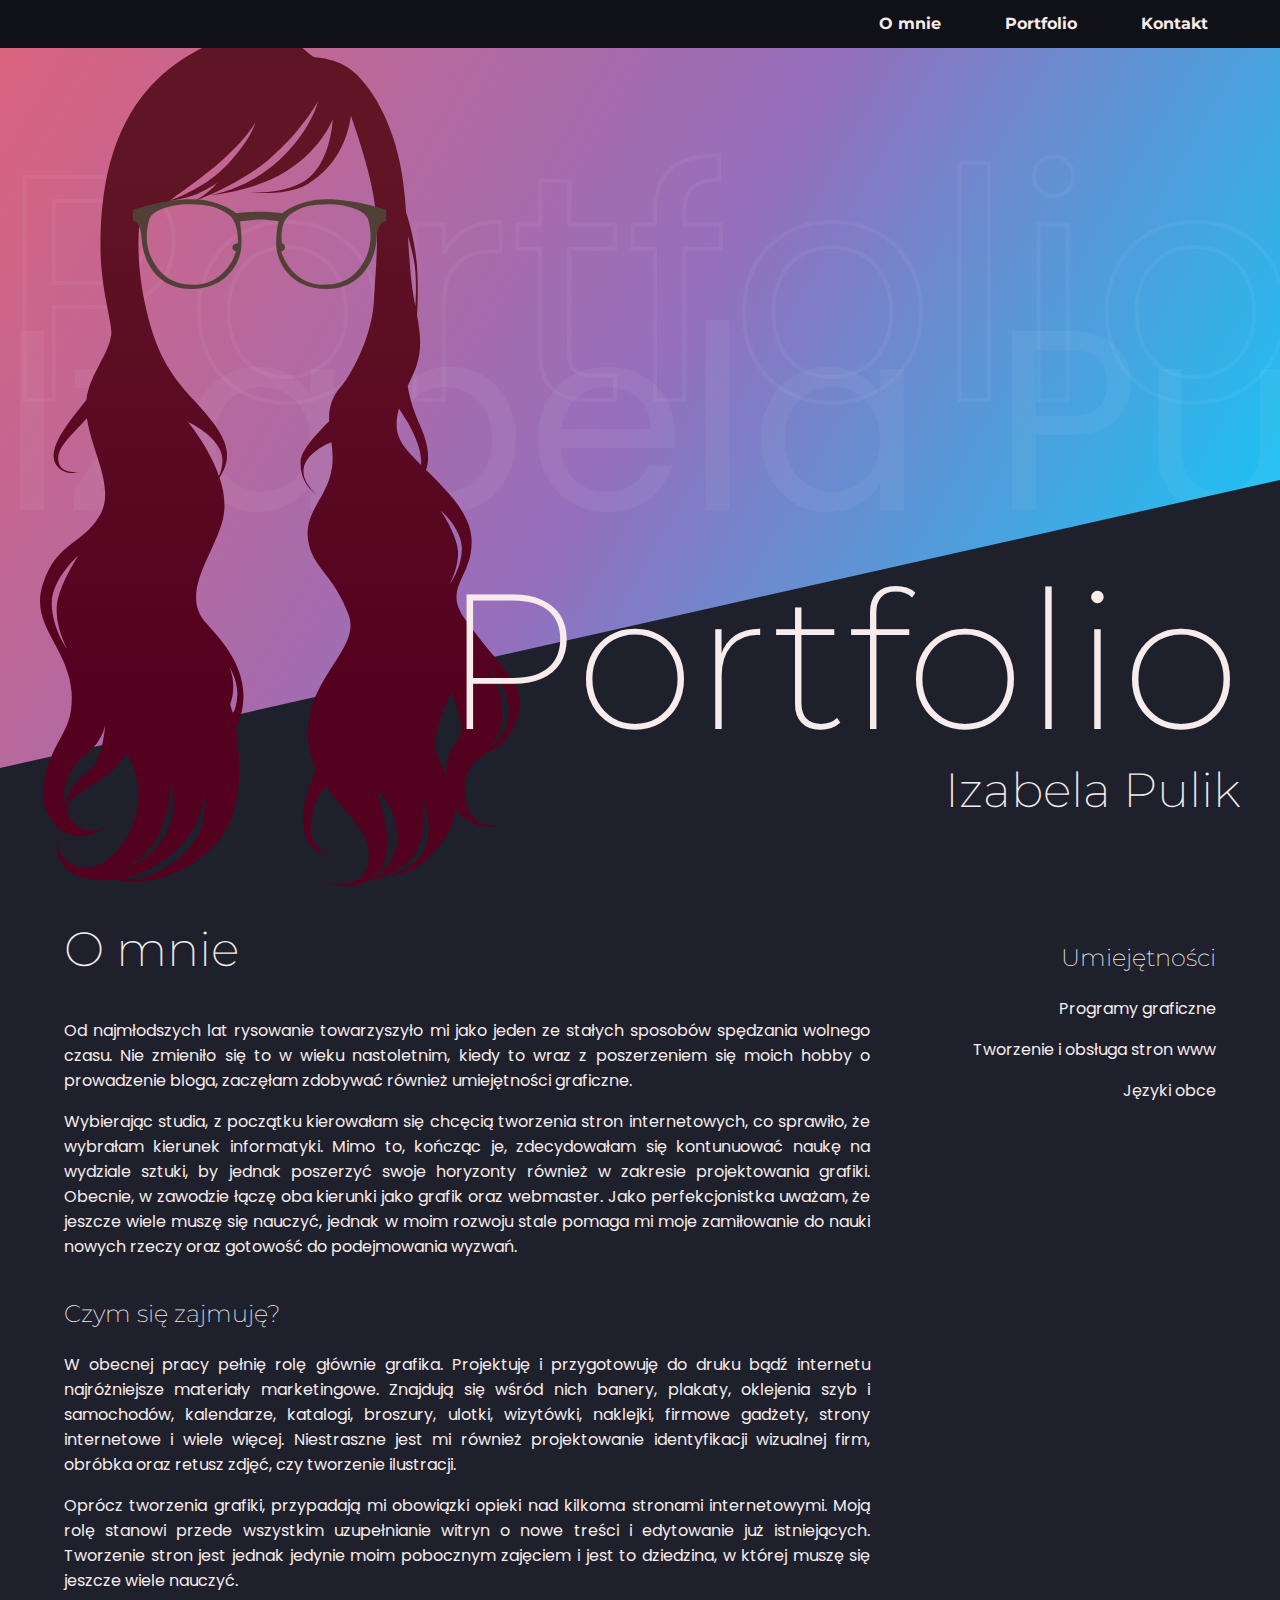
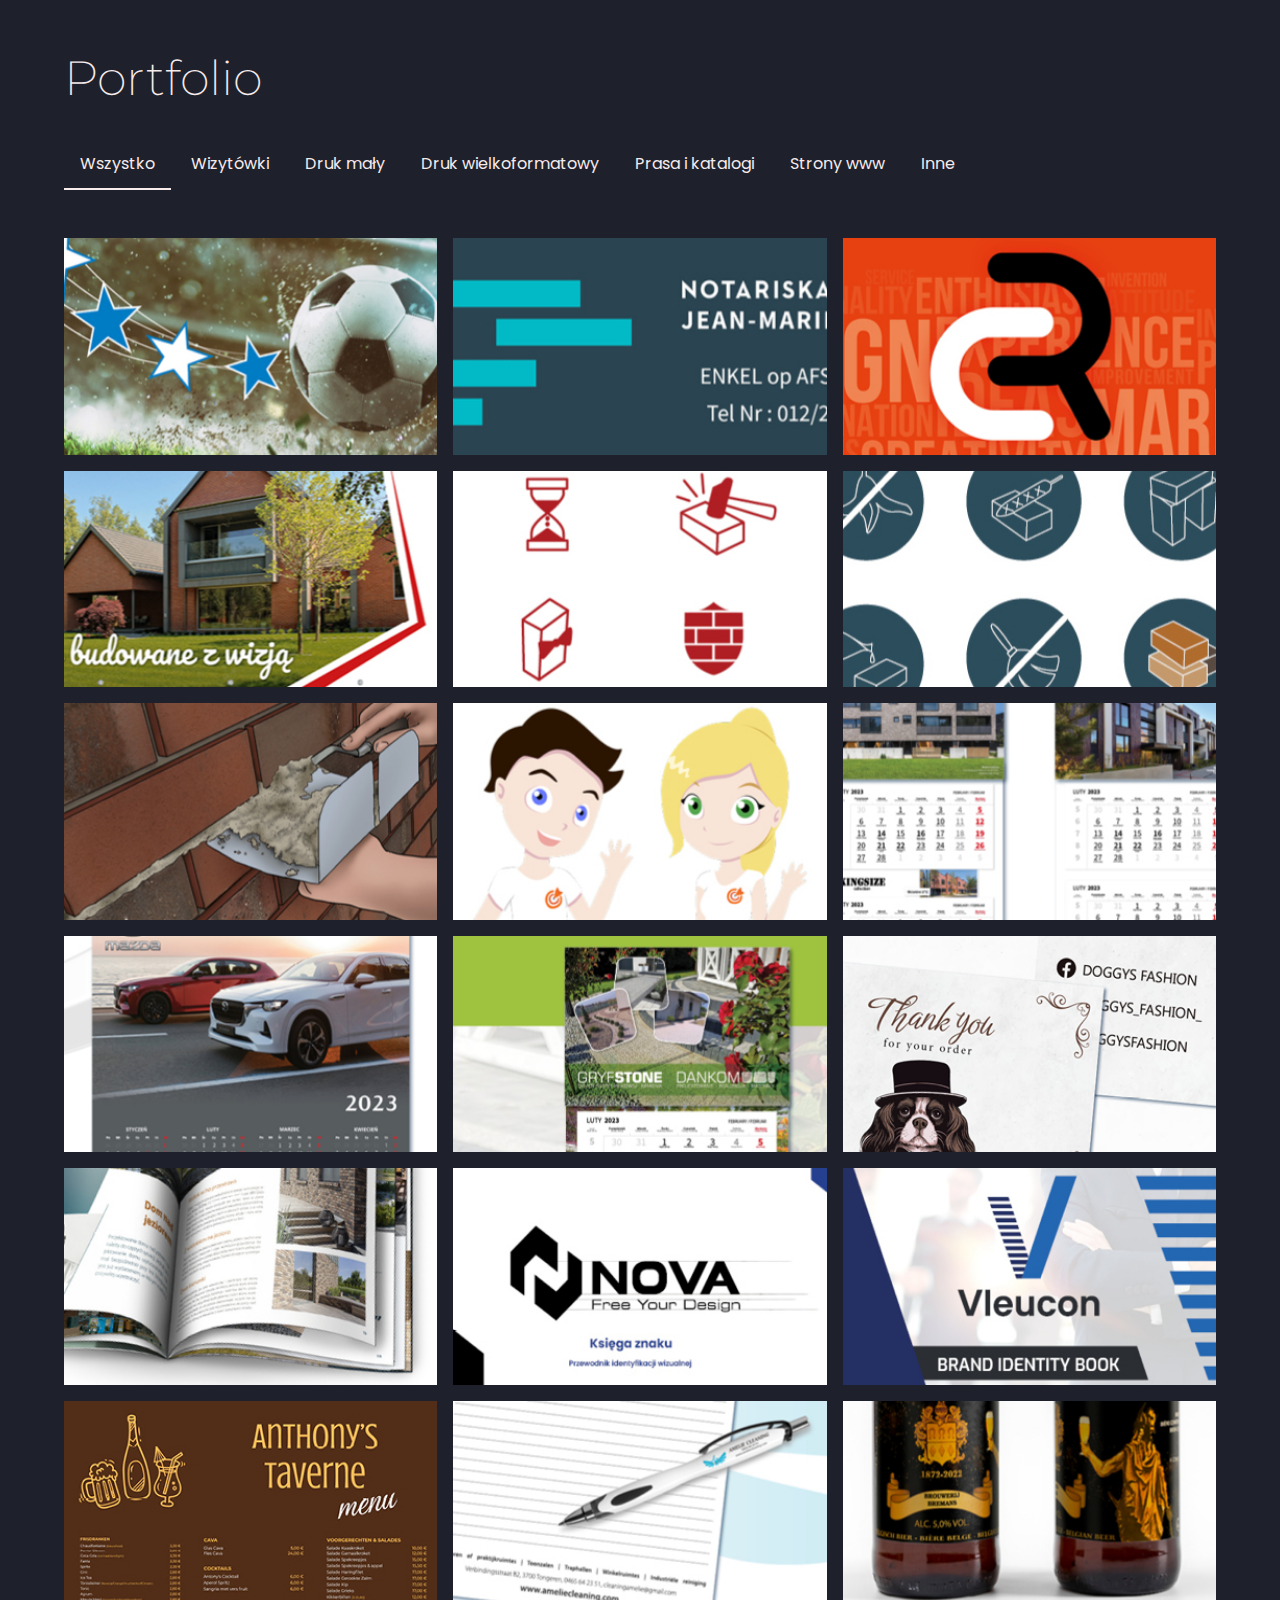
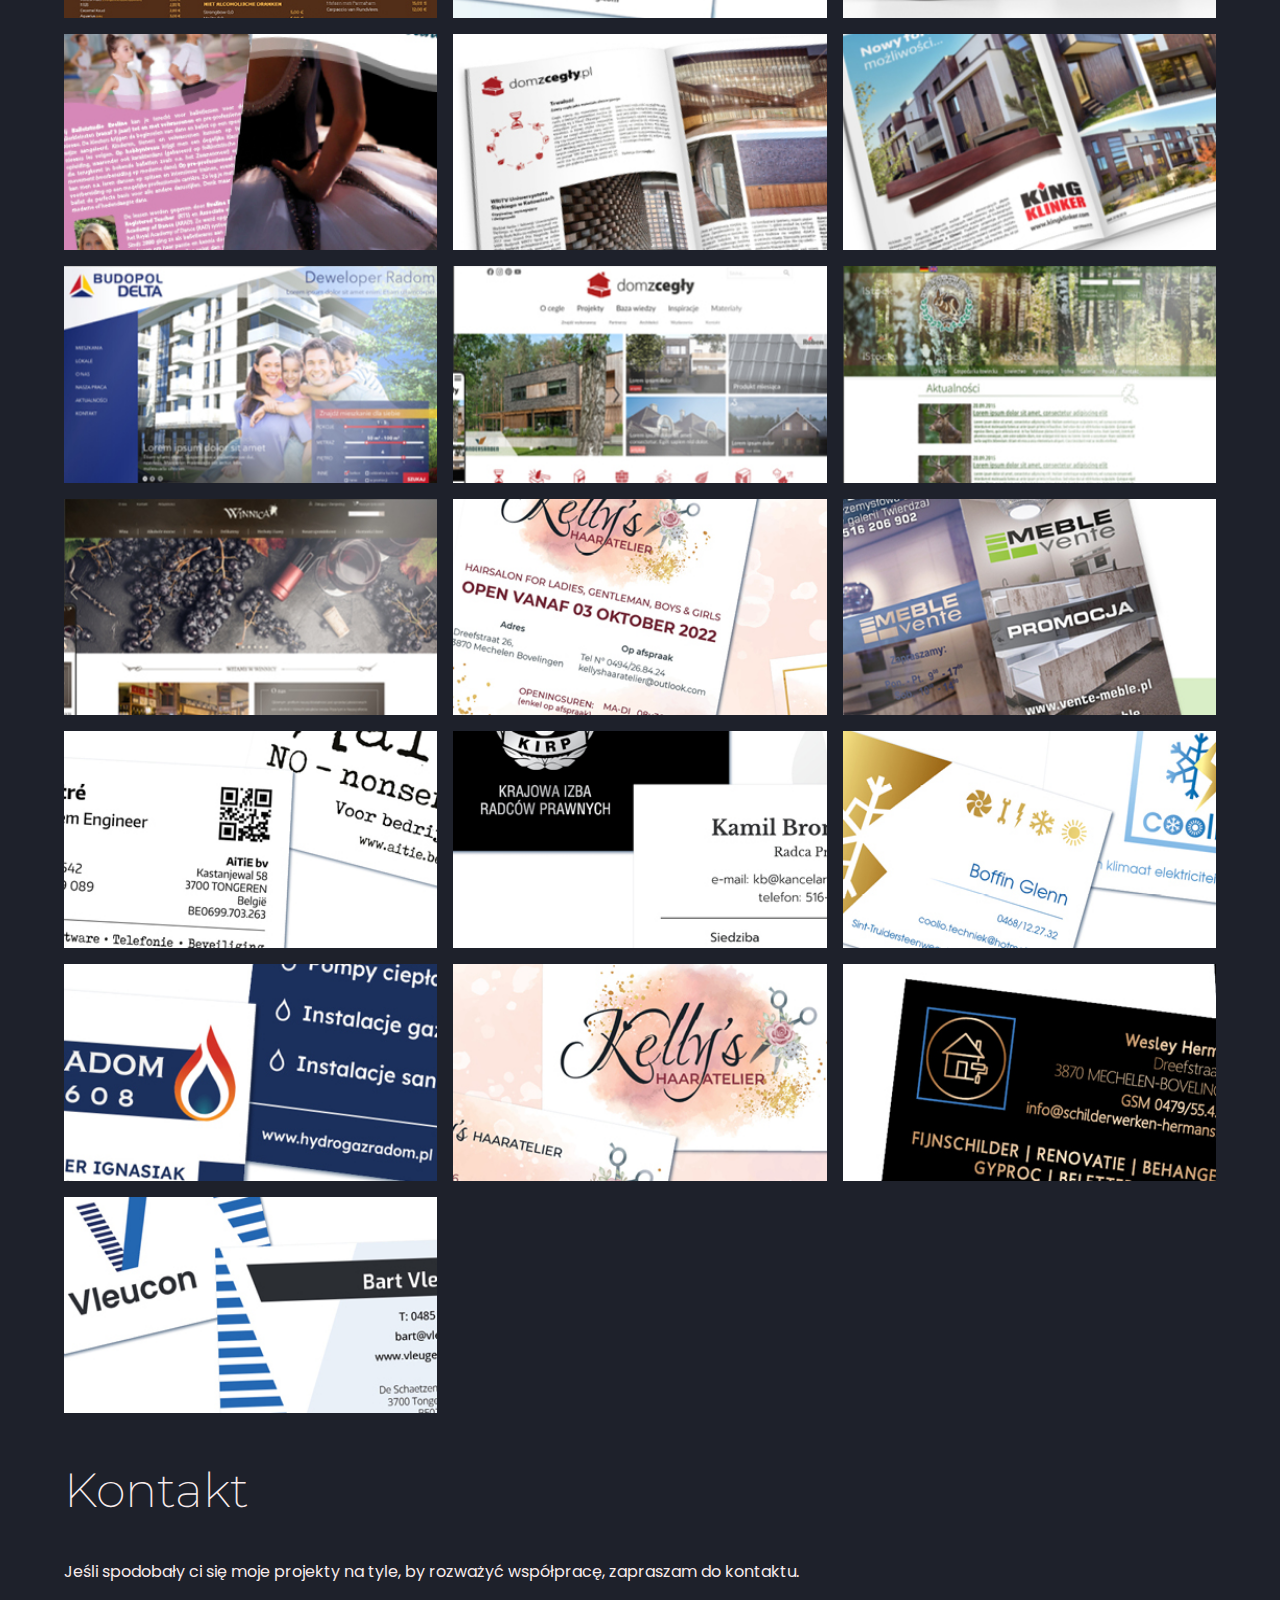
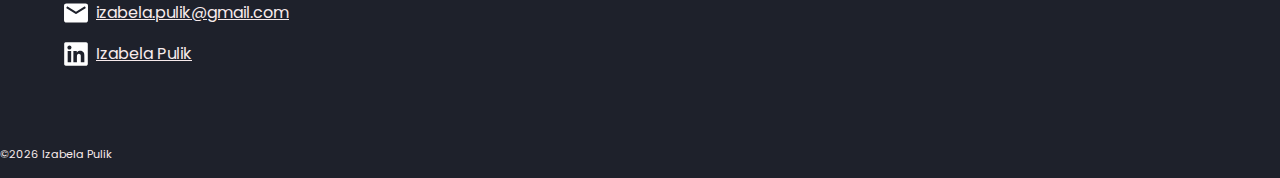
==== index.html @ 5f577db7 "Add files via upload" ====
<!DOCTYPE html>
<html lang="pl">

<head>
  <meta charset="UTF-8">
  <meta http-equiv="X-UA-Compatible" content="IE=edge">
  <meta name="viewport" content="width=device-width, initial-scale=1.0">
  <meta name="robots" content="noindex,nofollow">
  <title>Izabela Pulik - Portfolio</title>
  <link rel="stylesheet" href="style.css">
  <link rel="preconnect" href="https://fonts.googleapis.com">
  <link rel="preconnect" href="https://fonts.gstatic.com" crossorigin>
  <link
    href="https://fonts.googleapis.com/css2?family=Montserrat:wght@200;300;700&family=Poppins:wght@300;400;700&display=swap"
    rel="stylesheet">
  <link rel="stylesheet" href="lib/css/lightbox.css">
</head>

<body>
  <menu>
    <div class="nav">
      <ul>
        <li><a href="#omnie">O mnie</a></li>
        <li><a href="#portfolio">Portfolio</a></li>
        <li><a href="#kontakt">Kontakt</a></li>
      </ul>
    </div>
    <div class="burger">
      <div class="bar"></div>
      <div class="bar"></div>
      <div class="bar"></div>
    </div>
  </menu>
  <header>
    <div class="bgText">
      <span class="hp">Portfolio</span>
      <span class="hi">Izabela Pulik</span>
    </div>
    <div class="diagonal"> </div>
    <div class="wrap">
      <img src="img/portrait.svg" alt="">
      <div class="title">
        <h1>Portfolio</h1>
        <h2>Izabela Pulik</h2>
      </div>
    </div>
  </header>
  <main class="wrap">
    <div class="omnie-flex" id="omnie">
      <section>
        <h2 class="left">O mnie</h2>
        <p>Od najmłodszych lat rysowanie towarzyszyło mi jako jeden ze stałych
          sposobów spędzania wolnego czasu. Nie zmieniło się to w wieku nastoletnim, kiedy to wraz z poszerzeniem się
          moich hobby o prowadzenie bloga, zaczęłam
          zdobywać również umiejętności graficzne.</p>
        <p>Wybierając studia, z początku kierowałam się chcęcią tworzenia stron
          internetowych, co sprawiło, że wybrałam kierunek informatyki.
          Mimo to,
          kończąc je, zdecydowałam się kontunuować naukę na wydziale
          sztuki, by jednak
          poszerzyć swoje horyzonty również w zakresie projektowania
          grafiki.
          Obecnie, w zawodzie łączę oba kierunki jako grafik oraz
          webmaster. Jako
          perfekcjonistka uważam, że jeszcze wiele muszę się nauczyć,
          jednak w moim
          rozwoju stale pomaga mi moje zamiłowanie do nauki nowych rzeczy
          oraz
          gotowość do podejmowania wyzwań.</p>
        <h3>Czym się zajmuję?</h3>
        <p>W obecnej pracy pełnię rolę głównie grafika. Projektuję i przygotowuję do druku bądź internetu najróżniejsze
          materiały marketingowe. Znajdują się wśród nich banery, plakaty, oklejenia szyb i samochodów, kalendarze,
          katalogi, broszury, ulotki, wizytówki, naklejki, firmowe gadżety, strony internetowe i wiele więcej.
          Niestraszne jest mi również projektowanie identyfikacji wizualnej firm, obróbka oraz retusz zdjęć, czy
          tworzenie ilustracji.
        </p>
        <p>Oprócz tworzenia grafiki, przypadają mi obowiązki opieki nad kilkoma stronami internetowymi. Moją rolę
          stanowi przede wszystkim uzupełnianie witryn o nowe treści i edytowanie już istniejących. Tworzenie stron
          jest jednak jedynie moim pobocznym zajęciem i jest to dziedzina, w której muszę się jeszcze wiele nauczyć.
        </p>
      </section>
      <aside>
        <h3>Umiejętności</h3>
        <p>Programy graficzne</p>
        <p>Tworzenie i obsługa stron www</p>
        <p>Języki obce</p>
      </aside>

    </div>
    <div class="portfolio" id="portfolio">
      <h2>Portfolio</h2>
      <div class="gallery-filter">
        <button class="filter-item active" data-filter="all"> Wszystko</button>
        <button class="filter-item" data-filter="wizytowki"> Wizytówki</button>
        <button class="filter-item" data-filter="drukm"> Druk mały</button>
        <button class="filter-item" data-filter="drukw"> Druk wielkoformatowy</button>
        <button class="filter-item" data-filter="prasa"> Prasa i katalogi</button>
        <button class="filter-item" data-filter="www"> Strony www</button>
        <button class="filter-item" data-filter="inne"> Inne</button>
      </div>
      <noscript><br>Twoja przeglądarka nie obsługuje kodu JavaScript :( Włącz jego obsługę, lub skorzystaj z innej
        przeglądarki,
        by zobaczyć moje prace</noscript>
      <div class="gridgallery">
        <div class="gallery-item drukw">
          <a href="img/portfolio-baner-ksk-tongeren.jpg" data-lightbox="portfolio"
            data-title="Baner oczkowany dla belgijskiego klubu sportowego KSK Tongeren"><img
              src="img/min/portfolio-baner-ksk-tongeren.jpg"
              alt="Baner oczkowany dla belgijskiego klubu sportowego KSK Tongeren"></a>
        </div>
        <div class="gallery-item drukw">
          <a href="img/portfolio-baner-notariskantoor.jpg" data-lightbox="portfolio"
            data-title="Baner oczkowany i tabliczka dla belgijskiego notariusza"><img
              src="img/min/portfolio-baner-notariskantoor.jpg"
              alt="Baner oczkowany i tabliczka dla belgijskiego notariusza"></a>
        </div>
        <div class="gallery-item drukw">
          <a href="img/portfolio-baner-runeceracon.jpg" data-lightbox="portfolio"
            data-title="Baner oczkowany dla firmy marketingowej Rune Ceracon"><img
              src="img/min/portfolio-baner-runeceracon.jpg"
              alt="Baner oczkowany dla firmy marketingowej Rune Ceracon"></a>
        </div>
        <div class="gallery-item drukw">
          <a href="img/portfolio-banery-tomstyl.jpg" data-lightbox="portfolio"
            data-title="Banery oczkowane dla dewelopera Tom Styl"><img src="img/min/portfolio-banery-tomstyl.jpg"
              alt="Banery oczkowane dla dewelopera Tom Styl"></a>
        </div>
        <div class="gallery-item inne">
          <a href="img/portfolio-ikony-domzcegly.jpg" data-lightbox="portfolio"
            data-title="Ikony przedstawiające zalety elewacji ceglanej na stronie domzcegly.pl"><img
              src="img/min/portfolio-ikony-domzcegly.jpg"
              alt="Ikony przedstawiające zalety elewacji ceglanej na stronie domzcegly.pl"></a>
        </div>
        <div class="gallery-item inne">
          <a href="img/portfolio-ikony-vandersanden.jpg" data-lightbox="portfolio"
            data-title="Ikony przedstawiające zalety bruku ceramicznego Vandersanden"><img
              src="img/min/portfolio-ikony-vandersanden.jpg"
              alt="Ikony przedstawiające zalety bruku ceramicznego Vandersanden"></a>
        </div>
        <div class="gallery-item inne">
          <a href="img/portfolio-ilustracje-king-klinker.jpg" data-lightbox="portfolio"
            data-title="Ilustracje na podstawie filmu instruktażowego do instrukcji montażu płytek klinkierowych King Klinker"><img
              src="img/min/portfolio-ilustracje-king-klinker.jpg"
              alt="Ilustracje na podstawie filmu instruktażowego do instrukcji montażu płytek klinkierowych King Klinker"></a>
        </div>
        <div class="gallery-item inne">
          <a href="img/portfolio-ilustracje-pawelec.jpg" data-lightbox="portfolio"
            data-title="Para postaci-maskotek firmy oraz ilustracje do mediów społecznościowych"><img
              src="img/min/portfolio-ilustracje-pawelec.jpg"
              alt="Para postaci-maskotek firmy oraz ilustracje do mediów społecznościowych"></a>
        </div>
        <div class="gallery-item inne">
          <a href="img/portfolio-kalendarze-king-klinker.jpg" data-lightbox="portfolio"
            data-title="Kalendarze trójdzielne dla firmy King Klinker"><img
              src="img/min/portfolio-kalendarze-king-klinker.jpg"
              alt="Kalendarze trójdzielne dla firmy King Klinker"></a>
        </div>
        <div class="gallery-item inne">
          <a href="img/portfolio-kalendarze-mazda.jpg" data-lightbox="portfolio"
            data-title="Kalendarze listwowane dla salonu samochodowego Mazdy"><img
              src="img/min/portfolio-kalendarze-mazda.jpg"
              alt="Kalendarze listwowane dla salonu samochodowego Mazdy"></a>
        </div>
        <div class="gallery-item inne">
          <a href="img/portfolio-kalendarz-gryfstone.jpg" data-lightbox="portfolio"
            data-title="Kalendarz trójdzielny dla firmy Gryfstone/Dankom"><img
              src="img/min/portfolio-kalendarz-gryfstone.jpg"
              alt="Kalendarz trójdzielny dla firmy Gryfstone/Dankom"></a>
        </div>
        <div class="gallery-item drukm">
          <a href="img/portfolio-karta-doggysfashion.jpg" data-lightbox="portfolio"
            data-title="Karta z podziękowaniami za zakup w belgijskim sklepie z gadżetami dla psów"><img
              src="img/min/portfolio-karta-doggysfashion.jpg"
              alt="Karta z podziękowaniami za zakup w belgijskim sklepie z gadżetami dla psów"></a>
        </div>
        <div class="gallery-item prasa">
          <a href="img/portfolio-katalogi-vandersanden.jpg" data-lightbox="portfolio"
            data-title="Katalogi z produktami oraz inspiracjami producenta cegieł i bruku Vandersanden"><img
              src="img/min/portfolio-katalogi-vandersanden.jpg"
              alt="Katalogi z produktami oraz inspiracjami producenta cegieł i bruku Vandersanden"></a>
        </div>
        <div class="gallery-item inne">
          <a href="img/portfolio-ksiega-znaku-nova.jpg" data-lightbox="portfolio"
            data-title="Księga znaku firmy Nova"><img src="img/min/portfolio-ksiega-znaku-nova.jpg"
              alt="Księga znaku firmy Nova"></a>
        </div>
        <div class="gallery-item inne">
          <a href="img/portfolio-ksiega-znaku-vleucon.jpg" data-lightbox="portfolio"
            data-title="Księga znaku belgijskiej firmy Vleucon, zajmującej się doskonaleniem i optymalizacją procesów biznesowych"><img
              src="img/min/portfolio-ksiega-znaku-vleucon.jpg"
              alt="Księga znaku belgijskiej firmy Vleucon, zajmującej się doskonaleniem i optymalizacją procesów biznesowych"></a>
        </div>
        <div class="gallery-item drukm">
          <a href="img/portfolio-menu-anthonys-tavern.jpg" data-lightbox="portfolio"
            data-title="Plakat z menu belgijskiej restauracji w stylu brasserie Anthony's Tavern"><img
              src="img/min/portfolio-menu-anthonys-tavern.jpg"
              alt="Plakat z menu belgijskiej restauracji w stylu brasserie Anthony's Tavern"></a>
        </div>
        <div class="gallery-item inne">
          <a href="img/portfolio-notatnik-amelie.jpg" data-lightbox="portfolio"
            data-title="Firmowy blok biurowy oraz długopis z logiem belgijskiej firmy sprzątającej Amelie Cleaning"><img
              src="img/min/portfolio-notatnik-amelie.jpg"
              alt="Firmowy blok biurowy oraz długopis z logiem belgijskiej firmy sprzątającej Amelie Cleaning"></a>
        </div>
        <div class="gallery-item inne">
          <a href="img/portfolio-piwo-bremans.jpg" data-lightbox="portfolio"
            data-title="Etykiety na piwo z okazji 150-lecia belgijskiego sklepu z alkoholami Brouwerij Bremans"><img
              src="img/min/portfolio-piwo-bremans.jpg"
              alt="Etykiety na piwo z okazji 150-lecia belgijskiego sklepu z alkoholami Brouwerij Bremans"></a>
        </div>
        <div class="gallery-item drukm">
          <a href="img/portfolio-platak-ulotka-balletstudio-eveline.jpg" data-lightbox="portfolio"
            data-title="Plakat oraz ulotka dla belgisjkiej szkoły baletowej Balletstudio Eveline"><img
              src="img/min/portfolio-platak-ulotka-balletstudio-eveline.jpg"
              alt="Plakat oraz ulotka dla belgisjkiej szkoły baletowej Balletstudio Eveline"></a>
        </div>
        <div class="gallery-item prasa">
          <a href="img/portfolio-prasa-domzcegly.jpg" data-lightbox="portfolio"
            data-title="Sponsorowane artykuły prasowe domzcegly.pl do międzyoddziałowego informatora stowarzyszenia SARP"><img
              src="img/min/portfolio-prasa-domzcegly.jpg"
              alt="Sponsorowane artykuły prasowe domzcegly.pl do międzyoddziałowego informatora stowarzyszenia SARP"></a>
        </div>
        <div class="gallery-item prasa">
          <a href="img/portfolio-reklamy-king-klinker.jpg" data-lightbox="portfolio"
            data-title="Dwustronicowe reklamy prasowe do międzyoddziałowego informatora stowarzyszenia SARP"><img
              src="img/min/portfolio-reklamy-king-klinker.jpg"
              alt="Dwustronicowe reklamy prasowe do międzyoddziałowego informatora stowarzyszenia SARP"></a>
        </div>
        <div class="gallery-item www">
          <a href="img/portfolio-strona-www-budopol-delta.jpg" data-lightbox="portfolio"
            data-title="Projekt strony internetowej dla radomskiego dewelopera Budopol Delta"><img
              src="img/min/portfolio-strona-www-budopol-delta.jpg"
              alt="Projekt strony internetowej dla radomskiego dewelopera Budopol Delta"></a>
        </div>
        <div class="gallery-item www">
          <a href="img/portfolio-strona-www-domzcegly.jpg" data-lightbox="portfolio"
            data-title="Projekt strony domzcegly.pl"><img src="img/min/portfolio-strona-www-domzcegly.jpg"
              alt="Projekt strony domzcegly.pl"></a>
        </div>
        <div class="gallery-item www">
          <a href="img/portfolio-strona-www-kolo-lowieckie.jpg" data-lightbox="portfolio"
            data-title="Projekt strony radomskiego koła łowieckiego Szarak"><img
              src="img/min/portfolio-strona-www-kolo-lowieckie.jpg"
              alt="Projekt strony radomskiego koła łowieckiego Szarak"></a>
        </div>
        <div class="gallery-item www">
          <a href="img/portfolio-strona-www-winnica.jpg" data-lightbox="portfolio"
            data-title="Projekt strony dla radomskiego sklepu z winem Winnica"><img
              src="img/min/portfolio-strona-www-winnica.jpg"
              alt="Projekt strony dla radomskiego sklepu z winem Winnica"></a>
        </div>
        <div class="gallery-item drukm">
          <a href="img/portfolio-ulotka-karta-kelly.jpg" data-lightbox="portfolio"
            data-title="Ulotka i karta podarunkowa dla belgijskiego salonu fryzjerskiego Kelly's Haaratelier"><img
              src="img/min/portfolio-ulotka-karta-kelly.jpg"
              alt="Ulotka i karta podarunkowa dla belgijskiego salonu fryzjerskiego Kelly's Haaratelier"></a>
        </div>
        <div class="gallery-item drukm">
          <a href="img/portfolio-ulotka-vente-meble.jpg" data-lightbox="portfolio"
            data-title="Ulotka składana dla salonu meblowego Vente Meble"><img
              src="img/min/portfolio-ulotka-vente-meble.jpg" alt="Ulotka składana dla salonu meblowego Vente Meble"></a>
        </div>
        <div class="gallery-item wizytowki">
          <a href="img/portfolio-wizytowki-aitie.jpg" data-lightbox="portfolio"
            data-title="Wizytówki dla belgijskiej firmy informatycznej Aitie"><img
              src="img/min/portfolio-wizytowki-aitie.jpg"
              alt="Wizytówki dla belgijskiej firmy informatycznej Aitie"></a>
        </div>
        <div class="gallery-item wizytowki">
          <a href="img/portfolio-wizytowki-broniszewski.jpg" data-lightbox="portfolio"
            data-title="Wizytówki dla radcy prawnego"><img src="img/min/portfolio-wizytowki-broniszewski.jpg"
              alt="Wizytówki dla radcy prawnego"></a>
        </div>
        <div class="gallery-item wizytowki">
          <a href="img/portfolio-wizytowki-coolio.jpg" data-lightbox="portfolio"
            data-title="Wizytówki Coolio, belgijskiej firmy zajmującej się klimatyzacją i elektryką"><img
              src="img/min/portfolio-wizytowki-coolio.jpg"
              alt="Wizytówki Coolio, belgijskiej firmy zajmującej się klimatyzacją i elektryką"></a>
        </div>
        <div class="gallery-item wizytowki">
          <a href="img/portfolio-wizytowki-hydrogaz.jpg" data-lightbox="portfolio"
            data-title="Wizytówki dla firmy Hydrogaz Radom, oferującej usługi hydrauliczne"><img
              src="img/min/portfolio-wizytowki-hydrogaz.jpg"
              alt="Wizytówki dla firmy Hydrogaz Radom, oferującej usługi hydrauliczne"></a>
        </div>
        <div class="gallery-item wizytowki">
          <a href="img/portfolio-wizytowki-logo-kelly.jpg" data-lightbox="portfolio"
            data-title="Projekt loga oraz wizytówki dla belgijskiego salonu fryzjerskiego Kelly's Haaratelier"><img
              src="img/min/portfolio-wizytowki-logo-kelly.jpg"
              alt="Projekt loga oraz wizytówki dla belgijskiego salonu fryzjerskiego Kelly's Haaratelier"></a>
        </div>
        <div class="gallery-item wizytowki">
          <a href="img/portfolio-wizytowki-schildenwerken-hermans.jpg" data-lightbox="portfolio"
            data-title="Wizytówki dla firmy remontowej Schilderwerken Hermans"><img
              src="img/min/portfolio-wizytowki-schildenwerken-hermans.jpg"
              alt="Wizytówki dla firmy remontowej Schilderwerken Hermans"></a>
        </div>
        <div class="gallery-item wizytowki">
          <a href="img/portfolio-wizytowki-vleucon.jpg" data-lightbox="portfolio"
            data-title="Projekt loga oraz wizytówki dla belgijskiej firmy Vleucon, zajmującej się doskonaleniem i optymalizacją procesów biznesowych"><img
              src="img/min/portfolio-wizytowki-vleucon.jpg"
              alt="Projekt loga oraz wizytówki dla belgijskiej firmy Vleucon, zajmującej się doskonaleniem i optymalizacją procesów biznesowych"></a>
        </div>
      </div>
    </div>
    <div id="kontakt">
      <h2>Kontakt</h2>
      <p>
        Jeśli spodobały ci się moje projekty na tyle, by rozważyć współpracę, zapraszam do kontaktu.
      </p>
      <div>
        <p class="contact-link">
          <svg version="1.1" id="Layer_1" xmlns="http://www.w3.org/2000/svg" xmlns:xlink="http://www.w3.org/1999/xlink"
            x="0px" y="0px" width="24px" height="24px" viewBox="0 0 24 24" enable-background="new 0 0 24 24"
            xml:space="preserve">
            <path fill="#FFFFFF" d="M2.417,21.583c-0.658,0-1.223-0.234-1.691-0.703c-0.47-0.469-0.704-1.033-0.704-1.691V4.813
	c0-0.659,0.234-1.224,0.704-1.691c0.468-0.471,1.033-0.705,1.691-0.705h19.167c0.658,0,1.223,0.234,1.691,0.705
	c0.469,0.468,0.703,1.033,0.703,1.691v14.375c0,0.658-0.234,1.223-0.703,1.691s-1.033,0.703-1.691,0.703H2.417z M12,12.99
	c0.101,0,0.205-0.017,0.314-0.047c0.109-0.028,0.214-0.075,0.315-0.135l8.474-5.3c0.16-0.101,0.281-0.225,0.361-0.375
	c0.078-0.15,0.119-0.315,0.119-0.494c0-0.4-0.17-0.699-0.51-0.898c-0.34-0.2-0.689-0.189-1.049,0.029L12,10.802L3.974,5.771
	C3.615,5.552,3.266,5.546,2.925,5.755C2.586,5.966,2.417,6.261,2.417,6.64c0,0.199,0.04,0.375,0.119,0.524
	c0.08,0.15,0.2,0.264,0.361,0.344l8.474,5.3c0.1,0.06,0.206,0.106,0.314,0.135C11.795,12.973,11.899,12.99,12,12.99z" />
          </svg>
          <a href="mailto:izabela.pulik@gmail.com">izabela.pulik@gmail.com</a></p>
        <p class="contact-link">
          <svg version="1.1" id="Layer_1" xmlns="http://www.w3.org/2000/svg" xmlns:xlink="http://www.w3.org/1999/xlink"
            x="0px" y="0px" width="24px" height="24px" viewBox="0 0 24 24" enable-background="new 0 0 24 24"
            xml:space="preserve">
            <path fill-rule="evenodd" clip-rule="evenodd" fill="#FFFFFF" d="M11.999,23.794c-3.358,0-6.715-0.001-10.071,0.001
       c-0.653,0-1.146-0.276-1.491-0.821c-0.172-0.275-0.242-0.58-0.242-0.903C0.197,16.631,0.197,11.191,0.197,5.75
       c0-1.273,0.006-2.547-0.002-3.821c-0.006-0.853,0.594-1.532,1.32-1.683C1.649,0.219,1.792,0.21,1.93,0.21
       c6.721-0.002,13.442,0.002,20.164-0.006c0.922-0.001,1.713,0.767,1.712,1.728c-0.007,6.714-0.006,13.428,0,20.142
       c0,0.832-0.584,1.531-1.321,1.682c-0.156,0.031-0.321,0.037-0.481,0.037C18.668,23.795,15.333,23.794,11.999,23.794z M12.919,20.309
       c0-0.096,0-0.183,0-0.27c0-1.634-0.003-3.269,0.002-4.903c0.001-0.412,0.019-0.823,0.042-1.233c0.02-0.362,0.109-0.71,0.261-1.04
       c0.21-0.453,0.552-0.75,1.032-0.897c0.316-0.097,0.638-0.101,0.961-0.083c0.6,0.034,1.052,0.307,1.299,0.868
       c0.077,0.172,0.128,0.358,0.173,0.543c0.097,0.388,0.101,0.786,0.101,1.183c0.001,1.847,0,3.695,0.001,5.542
       c0,0.1,0.011,0.2,0.019,0.333c0.41,0.001,0.798,0.001,1.186,0.001c0.391,0,0.78,0.005,1.17-0.001
       c0.386-0.006,0.773,0.031,1.175-0.026c0-0.102,0-0.181,0-0.262c0-0.685,0.007-1.369-0.001-2.053c-0.02-1.707,0.061-3.415-0.043-5.12
       c-0.042-0.708-0.17-1.399-0.448-2.056c-0.328-0.777-0.855-1.372-1.637-1.709c-0.886-0.383-1.822-0.475-2.764-0.344
       c-1.104,0.156-1.971,0.731-2.584,1.67c-0.019,0.028-0.041,0.055-0.076,0.103c-0.019-0.519,0.016-1.01-0.02-1.494
       c-0.254-0.055-3.224-0.044-3.391,0.011c0,3.746,0,7.495,0,11.239C9.577,20.368,12.7,20.368,12.919,20.309z M3.674,9.04
       c0,3.779,0,7.529,0,11.274c0.219,0.057,3.338,0.053,3.512,0C7.24,20.083,7.228,9.206,7.169,9.04C6.012,9.04,4.853,9.04,3.674,9.04z
        M5.429,7.513c1.047,0.039,2.05-0.862,2.06-2.034c0.01-1.121-0.941-2.06-2.035-2.065c-1.193-0.007-2.07,1.008-2.071,2.051
       C3.382,6.569,4.329,7.543,5.429,7.513z" />
          </svg> <a href="https://www.linkedin.com/in/izabela-pulik-5b42b8113/">Izabela Pulik</a></p>
      </div>
    </div>
  </main>

  <footer>
    <p>©<span id="year">2023</span> Izabela Pulik</p>
  </footer>

  <script src="js/jquery-3.6.0.min.js"></script>
  <script src="js/script.js"></script>
  <script src="lib/js/lightbox.js"></script>
</body>

</html>
---- style.css ----
:root {
    --textColor: #F7EBEC;
    --bgColor: #1E212B;
}

* {
    margin: 0;
    padding: 0;
    box-sizing: border-box;
    font-size: 16px;
    font-family: Poppins, Arial, sans-serif;
    color: var(--textColor);
}

html {
    scroll-behavior: smooth;
    scroll-padding-top: 3rem;
}

body {
    background-color: var(--bgColor);
}

p {
    padding-block: .5rem;
    text-align: justify;
}

h1, h2, h3 {
    font-family: Montserrat, Arial, sans-serif;
    font-weight: 200;
}

h1 {    
    font-size: 12rem;
}

h2 {
    font-size: 3rem;
    margin: 3rem 0 2rem 0;
}

h3 {
    font-size: 1.5rem;
    margin: 2rem 0 1rem 0;
}

@media (max-width: 900px) {
    h1 {
        font-size: 8rem;
    }
}

@media (max-width: 650px) {
    h1 {
        font-size: 6rem;
    }
    h2 {
        font-size: 2.5rem;
    }
}

ul {
    list-style: none;
}

.wrap {
    max-width: 1200px;
    margin: auto;
    padding: 1.5rem;
}

/* MENU */

menu {
    background-color: #101116;
    width: 100%;
    position: fixed;
    top: 0;
    height: 3rem;
    z-index: 1;
}

.nav {
    max-width: 1200px;
    margin: 0 auto;
    transition: all 0.3s ease-in-out;
}

.nav ul {
    display: flex;
    flex-direction: row;
    justify-content: flex-end;
}

.nav li {
    height: 3rem;
    line-height: 3rem;
    border-bottom: solid 2px transparent;
}


.nav li:hover {
    background-color: #445;
    border-bottom: solid 2px var(--textColor);
    text-shadow: 0 0 10px #000;
    transition: all 0.4s;
}

.nav li.active {
    border-bottom: solid 2px var(--textColor);
}

.nav a {
    padding: 1rem 2rem;
    font-weight: bold;
    font-family: Montserrat, Arial, sans-serif;
    text-decoration: none;
    color: inherit;
}

.burger {
    display: none;
    cursor: pointer;
    position: absolute;
    right: 0;
    top: 0;
    bottom: 0;
    width: 3rem;
    height: 3rem;
}

.bar {
    height: 0.2rem;
    width: 2rem;
    background-color: var(--textColor);
    margin: 0.6rem;
    border-radius: 2px;
    transition: all 0.3s ease-in-out;
}

.nav--open {
    transform: translateX(0%) !important;
}

.burger--open .bar:nth-child(1) {
    transform: translatey(0.78rem) rotate(45deg);
}
.burger--open .bar:nth-child(2) {
    opacity: 0;
}
.burger--open .bar:nth-child(3) {
    transform: translatey(-0.78rem) rotate(-45deg);
}

@media (max-width: 650px) {
    .nav {
        position: fixed;
        top: 3rem;
        right: 0;
        background-color: var(--bgColor);
        transform: translateX(100%);
    }
    .nav ul {        
        flex-direction: column;
        align-items: right;
        background-color: var(--bgColor);
    }
    .burger {
        display: block;
    }
}


/* HEADER */

header {
    height: 80vh;
    margin: 3rem 0 5rem 0;
    position: relative;
    background: linear-gradient(120deg, rgba(218, 98, 125, 1) 0%, rgba(148, 111, 189, 1) 50%, rgba(0, 212, 255, 1) 100%);
}

.diagonal {
    position: absolute;
    left: 0;
    right: 0;
    bottom: 0;
    height: 80vh;
    background-color: var(--bgColor);
    /* transform: translateY(50%) skewY(-10deg); */
    clip-path: polygon(100% 60%, 0% 100%, 100% 100%);
}

header .wrap {
    position: relative;
}

.bgText {
    text-align: center;
    cursor: default;
}

span.hp {
    position: absolute;
    top: 0;
    left: 0;
    right: 0;
    font-size: 20rem;
    color: rgba(255, 255, 255, .0);
    -webkit-text-stroke: 4px rgba(255, 255, 255, .05);
}

span.hi {
    position: absolute;
    top: 20vh;
    left: 0;
    right: 0;
    font-size: 16rem;
    color: rgba(255, 255, 255, .05);
    white-space: nowrap;
}

header img {
    position: absolute;
    top: -1rem;
    left: 0;
    width: 40%;
}

@media (max-width: 1200px) {
    header img {
        width: auto;
        height: 100vh;
    }
}

div.title h2 {
    margin-top: -1rem;
}

header .title {
    position: absolute;
    right: 0;
    top: 55vh;
    text-align: right;
}

/* MAIN */

main {
    position: relative;
}

/*o mnie*/

.omnie-flex {
    display: flex;
    gap: 2rem;
    align-items: baseline;
    justify-content: space-between;
}

.omnie-flex section:first-child{
    width: 70%;
}

aside>* {
    text-align: right;
}

@media (max-width: 1200px) {
    .omnie-flex {
    flex-direction: column;
    }
    #omnie>*{
        width: 100%;
    }
    aside {
        text-align: center;
    }
}

.gallery-item.hide {    
  display: none;
}

.gallery-item.show {
    display: block;
  }

.filter-item {
    border: none;
    outline: none;
    padding: 12px 16px;
    background-color: var(--bgColor);
    cursor: pointer;
    border-bottom: solid 2px transparent;
  }

.filter-item:hover {
    background-color: #445;
    border-bottom: solid 2px var(--textColor);
    text-shadow: 0 0 10px #000;
    transition: all 0.4s;
  }

.filter-item.active {
    border-bottom: solid 2px var(--textColor);
  }

.gridgallery {
    display: grid;
    grid-template-columns: repeat(auto-fit, minmax(300px,1fr));
    grid-gap: 1rem;
    row-gap: 1rem;
    width: 100%;
    margin-block: 3rem;
}

.gridgallery {
    img {
        width: 100%;
    }
}

.gallery-item img {
        width: 100%;
        height: 100%;
     }

/*kontakt*/

#kontakt {
    margin-bottom: 2rem;
}

#kontakt>div {
    margin-bottom: 1rem;
}

.contact-link {
    display: flex;
    align-items: center;
    gap: .5rem;
}

/* FOOTER */

footer {
    width: 100%;
    line-height: 2rem;
    text-align: center;
    font-size: .7rem;
}

footer p, footer span {
    font-size: .7rem;
}
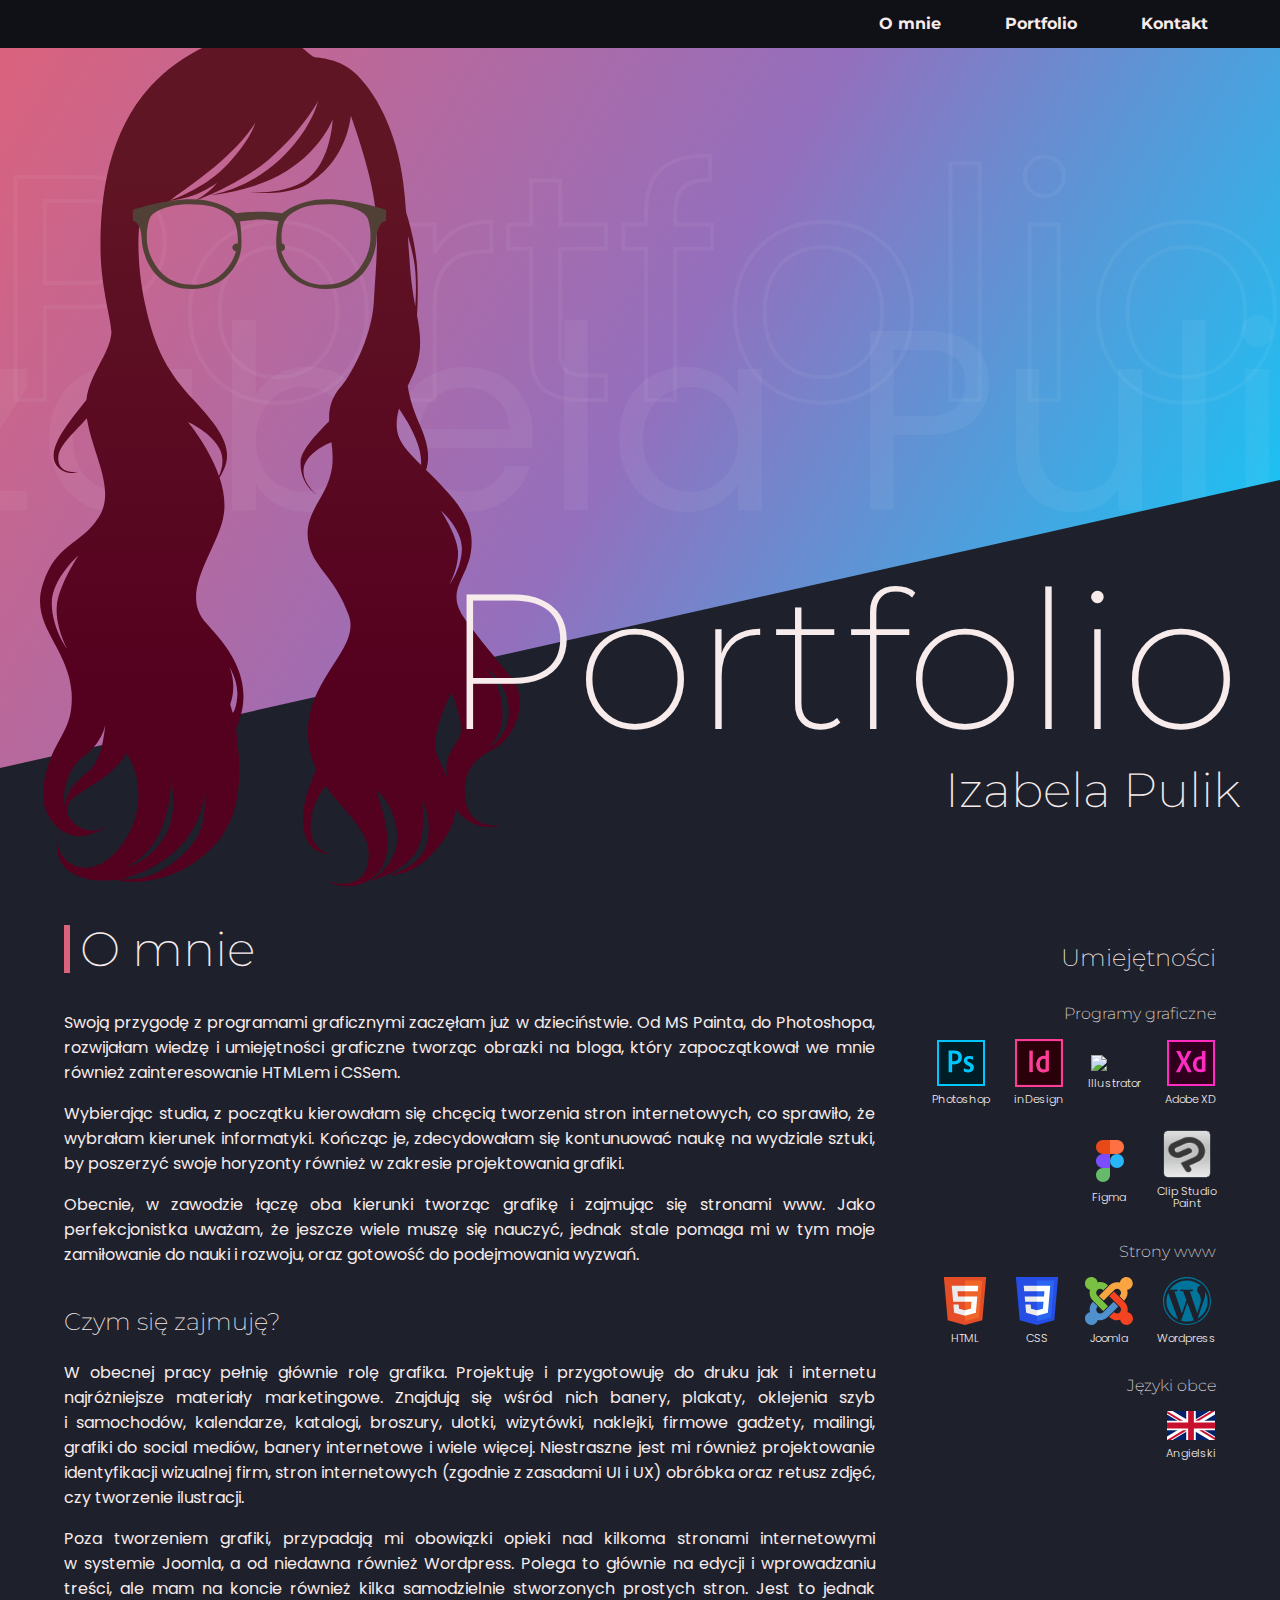
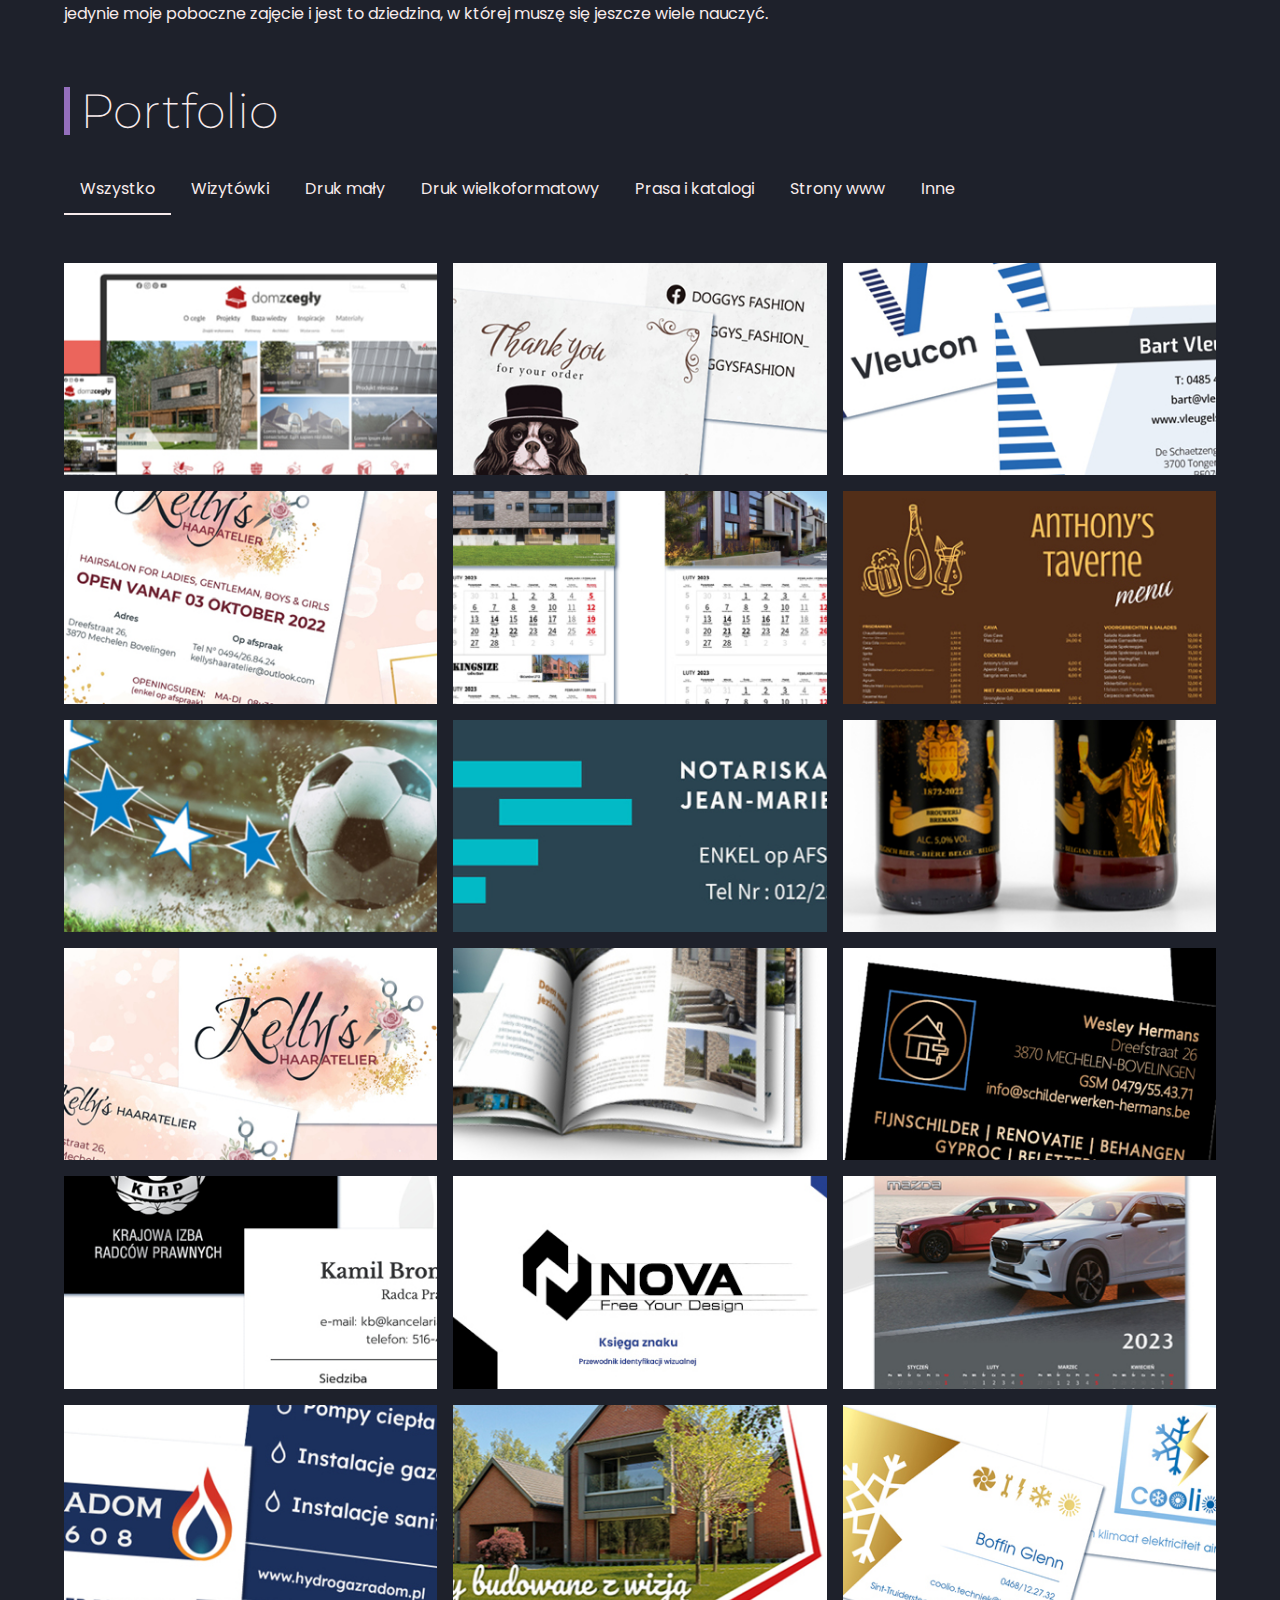
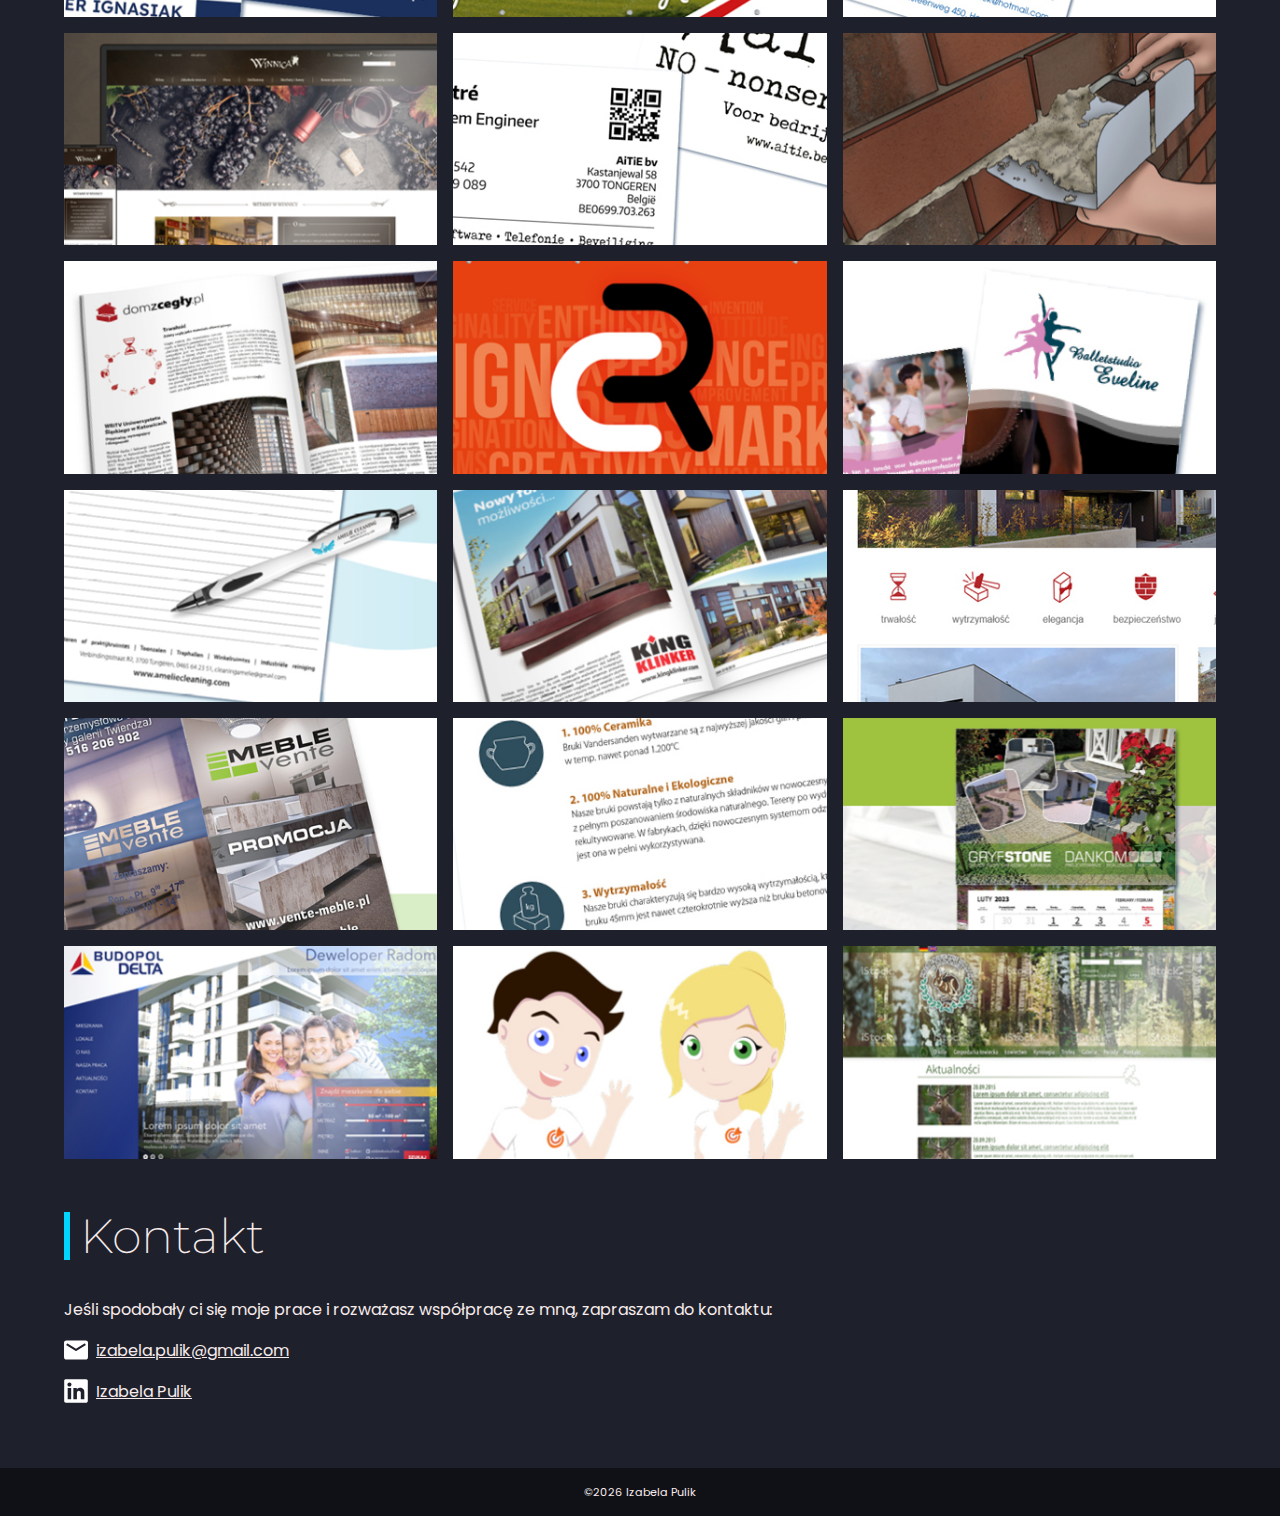
==== commit 37dcd55c: "Add files via upload" ====
--- a/index.html
+++ b/index.html
@@ -6,6 +6,7 @@
   <meta http-equiv="X-UA-Compatible" content="IE=edge">
   <meta name="viewport" content="width=device-width, initial-scale=1.0">
   <meta name="robots" content="noindex,nofollow">
+  <meta name="author" content="Izabela Pulik">
   <title>Izabela Pulik - Portfolio</title>
   <link rel="stylesheet" href="style.css">
   <link rel="preconnect" href="https://fonts.googleapis.com">
@@ -48,42 +49,57 @@
   <main class="wrap">
     <div class="omnie-flex" id="omnie">
       <section>
-        <h2 class="left">O mnie</h2>
-        <p>Od najmłodszych lat rysowanie towarzyszyło mi jako jeden ze stałych
-          sposobów spędzania wolnego czasu. Nie zmieniło się to w wieku nastoletnim, kiedy to wraz z poszerzeniem się
-          moich hobby o prowadzenie bloga, zaczęłam
-          zdobywać również umiejętności graficzne.</p>
+        <h2>O mnie</h2>
+        <p>Swoją przygodę z programami graficznymi zaczęłam już w dzieciństwie. Od MS Painta, do Photoshopa, rozwijałam
+          wiedzę i umiejętności graficzne tworząc obrazki na bloga, który zapoczątkował we mnie również zainteresowanie
+          HTMLem i CSSem.</p>
         <p>Wybierając studia, z początku kierowałam się chcęcią tworzenia stron
           internetowych, co sprawiło, że wybrałam kierunek informatyki.
-          Mimo to,
-          kończąc je, zdecydowałam się kontunuować naukę na wydziale
-          sztuki, by jednak
-          poszerzyć swoje horyzonty również w zakresie projektowania
-          grafiki.
-          Obecnie, w zawodzie łączę oba kierunki jako grafik oraz
-          webmaster. Jako
+          Kończąc je, zdecydowałam się kontunuować naukę na wydziale
+          sztuki, by poszerzyć swoje horyzonty również w&nbsp;zakresie projektowania
+          grafiki.</p>
+        <p>Obecnie, w zawodzie łączę oba kierunki tworząc grafikę i zajmując się stronami www. Jako
           perfekcjonistka uważam, że jeszcze wiele muszę się nauczyć,
-          jednak w moim
-          rozwoju stale pomaga mi moje zamiłowanie do nauki nowych rzeczy
-          oraz
+          jednak stale pomaga mi w&nbsp;tym moje zamiłowanie do nauki i&nbsp;rozwoju, oraz
           gotowość do podejmowania wyzwań.</p>
         <h3>Czym się zajmuję?</h3>
-        <p>W obecnej pracy pełnię rolę głównie grafika. Projektuję i przygotowuję do druku bądź internetu najróżniejsze
-          materiały marketingowe. Znajdują się wśród nich banery, plakaty, oklejenia szyb i samochodów, kalendarze,
-          katalogi, broszury, ulotki, wizytówki, naklejki, firmowe gadżety, strony internetowe i wiele więcej.
-          Niestraszne jest mi również projektowanie identyfikacji wizualnej firm, obróbka oraz retusz zdjęć, czy
-          tworzenie ilustracji.
+        <p>W obecnej pracy pełnię głównie rolę grafika. Projektuję i przygotowuję do druku jak i&nbsp;internetu
+          najróżniejsze
+          materiały marketingowe. Znajdują się wśród nich banery, plakaty, oklejenia szyb i&nbsp;samochodów, kalendarze,
+          katalogi, broszury, ulotki, wizytówki, naklejki, firmowe gadżety, mailingi, grafiki do social mediów, banery
+          internetowe i&nbsp;wiele więcej.
+          Niestraszne jest mi również projektowanie identyfikacji wizualnej firm, stron internetowych (zgodnie
+          z&nbsp;zasadami UI i UX) obróbka oraz retusz zdjęć, czy tworzenie ilustracji.
         </p>
-        <p>Oprócz tworzenia grafiki, przypadają mi obowiązki opieki nad kilkoma stronami internetowymi. Moją rolę
-          stanowi przede wszystkim uzupełnianie witryn o nowe treści i edytowanie już istniejących. Tworzenie stron
-          jest jednak jedynie moim pobocznym zajęciem i jest to dziedzina, w której muszę się jeszcze wiele nauczyć.
+        <p>Poza tworzeniem grafiki, przypadają mi obowiązki opieki nad kilkoma stronami internetowymi w&nbsp;systemie
+          Joomla,
+          a od niedawna również Wordpress. Polega to głównie na edycji i wprowadzaniu treści, ale mam na koncie
+          również kilka samodzielnie stworzonych prostych stron. Jest to jednak jedynie moje poboczne zajęcie i jest to
+          dziedzina, w&nbsp;której muszę się jeszcze wiele nauczyć.
         </p>
       </section>
       <aside>
         <h3>Umiejętności</h3>
-        <p>Programy graficzne</p>
-        <p>Tworzenie i obsługa stron www</p>
-        <p>Języki obce</p>
+        <h4>Programy graficzne</h4>
+        <div class="skills">
+          <div class="icon"><img src="img/icon/photoshop.svg" alt=" "><span>Photoshop</span></div>
+          <div class="icon"><img src="img/icon/indesign.svg" alt=" "><span>inDesign</span></div>
+          <div class="icon"><img src="img/icon/Illustrator.svg" alt=" "><span>Illustrator</span></div>
+          <div class="icon"><img src="img/icon/xd.svg" alt=" "><span>Adobe XD</span></div>
+          <div class="icon"><img src="img/icon/figma.svg" alt=" "><span>Figma</span></div>
+          <div class="icon"><img src="img/icon/csp.png" alt=" "><span>Clip Studio<br>Paint</span></div>
+        </div>
+        <h4>Strony www</h4>
+        <div class="skills">
+          <div class="icon"><img src="img/icon/html5.svg" alt=" "><span>HTML</span></div>
+          <div class="icon"><img src="img/icon/css.svg" alt=" "><span>CSS</span></div>
+          <div class="icon"><img src="img/icon/joomla.svg" alt=" "><span>Joomla</span></div>
+          <div class="icon"><img src="img/icon/wordpress.svg" alt=" "><span>Wordpress</span></div>
+        </div>
+        <h4>Języki obce</h4>
+        <div class="skills">
+          <div class="icon"><img src="img/icon/eng.svg" alt=" "><span>Angielski</span></div>
+        </div>
       </aside>
 
     </div>
@@ -102,211 +118,212 @@
         przeglądarki,
         by zobaczyć moje prace</noscript>
       <div class="gridgallery">
+        <!-- <div class="gallery-item inne">
+          <a href="img/portfolio-ksiega-znaku-vleucon.jpg" data-lightbox="portfolio"
+            data-title="Księga znaku belgijskiej firmy Vleucon, zajmującej się doskonaleniem i optymalizacją procesów biznesowych (rok: 2023)"><img
+              src="img/min/portfolio-ksiega-znaku-vleucon.jpg"
+              alt="Księga znaku belgijskiej firmy Vleucon, zajmującej się doskonaleniem i optymalizacją procesów biznesowych"></a>
+        </div> -->
+        <div class="gallery-item www">
+          <a href="img/portfolio-strona-www-domzcegly.jpg" data-lightbox="portfolio"
+            data-title="Projekt strony domzcegly.pl  (rok: 2023)"><img src="img/min/portfolio-strona-www-domzcegly.jpg"
+              alt="Projekt strony domzcegly.pl"></a>
+        </div>
+        <div class="gallery-item drukm">
+          <a href="img/portfolio-karta-doggysfashion.jpg" data-lightbox="portfolio"
+            data-title="Karta z podziękowaniami za zakup w belgijskim sklepie z gadżetami dla psów (rok: 2023)"><img
+              src="img/min/portfolio-karta-doggysfashion.jpg"
+              alt="Karta z podziękowaniami za zakup w belgijskim sklepie z gadżetami dla psów"></a>
+        </div>
+        <div class="gallery-item wizytowki">
+          <a href="img/portfolio-wizytowki-vleucon.jpg" data-lightbox="portfolio"
+            data-title="Projekt loga oraz wizytówki dla belgijskiej firmy Vleucon, zajmującej się doskonaleniem i optymalizacją procesów biznesowych (rok: 2023)"><img
+              src="img/min/portfolio-wizytowki-vleucon.jpg"
+              alt="Projekt loga oraz wizytówki dla belgijskiej firmy Vleucon, zajmującej się doskonaleniem i optymalizacją procesów biznesowych"></a>
+        </div>
+        <div class="gallery-item drukm">
+          <a href="img/portfolio-ulotka-karta-kelly.jpg" data-lightbox="portfolio"
+            data-title="Ulotka i karta podarunkowa dla belgijskiego salonu fryzjerskiego Kelly's Haaratelier  (rok: 2022)"><img
+              src="img/min/portfolio-ulotka-karta-kelly.jpg"
+              alt="Ulotka i karta podarunkowa dla belgijskiego salonu fryzjerskiego Kelly's Haaratelier"></a>
+        </div>
+        <div class="gallery-item inne">
+          <a href="img/portfolio-kalendarze-king-klinker.jpg" data-lightbox="portfolio"
+            data-title="Kalendarze trójdzielne dla firmy King Klinker (lata: 2017, 2019, 2020, 2022)"><img
+              src="img/min/portfolio-kalendarze-king-klinker.jpg"
+              alt="Kalendarze trójdzielne dla firmy King Klinker"></a>
+        </div>
+        <div class="gallery-item drukm">
+          <a href="img/portfolio-menu-anthonys-tavern.jpg" data-lightbox="portfolio"
+            data-title="Plakat z menu belgijskiej restauracji w stylu brasserie Anthony's Tavern (rok: 2022)"><img
+              src="img/min/portfolio-menu-anthonys-tavern.jpg"
+              alt="Plakat z menu belgijskiej restauracji w stylu brasserie Anthony's Tavern"></a>
+        </div>
         <div class="gallery-item drukw">
           <a href="img/portfolio-baner-ksk-tongeren.jpg" data-lightbox="portfolio"
-            data-title="Baner oczkowany dla belgijskiego klubu sportowego KSK Tongeren"><img
+            data-title="Baner oczkowany dla belgijskiego klubu sportowego KSK Tongeren (rok: 2022)"><img
               src="img/min/portfolio-baner-ksk-tongeren.jpg"
               alt="Baner oczkowany dla belgijskiego klubu sportowego KSK Tongeren"></a>
         </div>
         <div class="gallery-item drukw">
           <a href="img/portfolio-baner-notariskantoor.jpg" data-lightbox="portfolio"
-            data-title="Baner oczkowany i tabliczka dla belgijskiego notariusza"><img
+            data-title="Baner oczkowany i tabliczka dla belgijskiego notariusza (rok: 2022)"><img
               src="img/min/portfolio-baner-notariskantoor.jpg"
               alt="Baner oczkowany i tabliczka dla belgijskiego notariusza"></a>
         </div>
+        <div class="gallery-item inne">
+          <a href="img/portfolio-piwo-bremans.jpg" data-lightbox="portfolio"
+            data-title="Etykiety na piwo z okazji 150-lecia belgijskiego sklepu z alkoholami Brouwerij Bremans (rok: 2022)"><img
+              src="img/min/portfolio-piwo-bremans.jpg"
+              alt="Etykiety na piwo z okazji 150-lecia belgijskiego sklepu z alkoholami Brouwerij Bremans"></a>
+        </div>
+        <div class="gallery-item wizytowki">
+          <a href="img/portfolio-wizytowki-logo-kelly.jpg" data-lightbox="portfolio"
+            data-title="Projekt loga oraz wizytówki dla belgijskiego salonu fryzjerskiego Kelly's Haaratelier (rok: 2022)"><img
+              src="img/min/portfolio-wizytowki-logo-kelly.jpg"
+              alt="Projekt loga oraz wizytówki dla belgijskiego salonu fryzjerskiego Kelly's Haaratelier"></a>
+        </div>
+        <div class="gallery-item prasa">
+          <a href="img/portfolio-katalogi-vandersanden.jpg" data-lightbox="portfolio"
+            data-title="Katalogi z produktami oraz inspiracjami producenta cegieł i bruku Vandersanden (lata: 2019-2022)"><img
+              src="img/min/portfolio-katalogi-vandersanden.jpg"
+              alt="Katalogi z produktami oraz inspiracjami producenta cegieł i bruku Vandersanden"></a>
+        </div>
+        <div class="gallery-item wizytowki">
+          <a href="img/portfolio-wizytowki-schildenwerken-hermans.jpg" data-lightbox="portfolio"
+            data-title="Wizytówki dla firmy remontowej Schilderwerken Hermans (rok: 2022)"><img
+              src="img/min/portfolio-wizytowki-schildenwerken-hermans.jpg"
+              alt="Wizytówki dla firmy remontowej Schilderwerken Hermans"></a>
+        </div>
+        <div class="gallery-item wizytowki">
+          <a href="img/portfolio-wizytowki-broniszewski.jpg" data-lightbox="portfolio"
+            data-title="Wizytówki dla radcy prawnego (rok: 2022)"><img
+              src="img/min/portfolio-wizytowki-broniszewski.jpg" alt="Wizytówki dla radcy prawnego"></a>
+        </div>
+        <div class="gallery-item inne">
+          <a href="img/portfolio-ksiega-znaku-nova.jpg" data-lightbox="portfolio"
+            data-title="Księga znaku firmy Nova (rok: 2022)"><img src="img/min/portfolio-ksiega-znaku-nova.jpg"
+              alt="Księga znaku firmy Nova"></a>
+        </div>
+        <div class="gallery-item inne">
+          <a href="img/portfolio-kalendarze-mazda.jpg" data-lightbox="portfolio"
+            data-title="Kalendarze listwowane dla salonu samochodowego Mazdy (lata: 2020-2022)"><img
+              src="img/min/portfolio-kalendarze-mazda.jpg"
+              alt="Kalendarze listwowane dla salonu samochodowego Mazdy"></a>
+        </div>
+        <div class="gallery-item wizytowki">
+          <a href="img/portfolio-wizytowki-hydrogaz.jpg" data-lightbox="portfolio"
+            data-title="Wizytówki dla firmy Hydrogaz Radom, oferującej usługi hydrauliczne (rok: 2021)"><img
+              src="img/min/portfolio-wizytowki-hydrogaz.jpg"
+              alt="Wizytówki dla firmy Hydrogaz Radom, oferującej usługi hydrauliczne"></a>
+        </div>
+        <div class="gallery-item drukw">
+          <a href="img/portfolio-banery-tomstyl.jpg" data-lightbox="portfolio"
+            data-title="Banery oczkowane dla dewelopera Tom Styl (rok: 2021)"><img
+              src="img/min/portfolio-banery-tomstyl.jpg" alt="Banery oczkowane dla dewelopera Tom Styl"></a>
+        </div>
+        <div class="gallery-item wizytowki">
+          <a href="img/portfolio-wizytowki-coolio.jpg" data-lightbox="portfolio"
+            data-title="Wizytówki Coolio, belgijskiej firmy zajmującej się klimatyzacją i elektryką (rok: 2021)"><img
+              src="img/min/portfolio-wizytowki-coolio.jpg"
+              alt="Wizytówki Coolio, belgijskiej firmy zajmującej się klimatyzacją i elektryką"></a>
+        </div>
+        <div class="gallery-item www">
+          <a href="img/portfolio-strona-www-winnica.jpg" data-lightbox="portfolio"
+            data-title="Projekt strony dla radomskiego sklepu z winem Winnica (rok: 2021)"><img
+              src="img/min/portfolio-strona-www-winnica.jpg"
+              alt="Projekt strony dla radomskiego sklepu z winem Winnica"></a>
+        </div>
+        <div class="gallery-item wizytowki">
+          <a href="img/portfolio-wizytowki-aitie.jpg" data-lightbox="portfolio"
+            data-title="Wizytówki dla belgijskiej firmy informatycznej Aitie (rok: 2021)"><img
+              src="img/min/portfolio-wizytowki-aitie.jpg"
+              alt="Wizytówki dla belgijskiej firmy informatycznej Aitie"></a>
+        </div>
+        <div class="gallery-item inne">
+          <a href="img/portfolio-ilustracje-king-klinker.jpg" data-lightbox="portfolio"
+            data-title="Ilustracje na podstawie filmu instruktażowego do instrukcji montażu płytek klinkierowych King Klinker (rok: 2020)"><img
+              src="img/min/portfolio-ilustracje-king-klinker.jpg"
+              alt="Ilustracje na podstawie filmu instruktażowego do instrukcji montażu płytek klinkierowych King Klinker"></a>
+        </div>
+        <div class="gallery-item prasa">
+          <a href="img/portfolio-prasa-domzcegly.jpg" data-lightbox="portfolio"
+            data-title="Sponsorowane artykuły prasowe domzcegly.pl do międzyoddziałowego informatora stowarzyszenia SARP (rok: 2020)"><img
+              src="img/min/portfolio-prasa-domzcegly.jpg"
+              alt="Sponsorowane artykuły prasowe domzcegly.pl do międzyoddziałowego informatora stowarzyszenia SARP"></a>
+        </div>
         <div class="gallery-item drukw">
           <a href="img/portfolio-baner-runeceracon.jpg" data-lightbox="portfolio"
-            data-title="Baner oczkowany dla firmy marketingowej Rune Ceracon"><img
+            data-title="Baner oczkowany dla firmy marketingowej Rune Ceracon (rok: 2020)"><img
               src="img/min/portfolio-baner-runeceracon.jpg"
               alt="Baner oczkowany dla firmy marketingowej Rune Ceracon"></a>
         </div>
-        <div class="gallery-item drukw">
-          <a href="img/portfolio-banery-tomstyl.jpg" data-lightbox="portfolio"
-            data-title="Banery oczkowane dla dewelopera Tom Styl"><img src="img/min/portfolio-banery-tomstyl.jpg"
-              alt="Banery oczkowane dla dewelopera Tom Styl"></a>
+        <div class="gallery-item drukm">
+          <a href="img/portfolio-platak-ulotka-balletstudio-eveline.jpg" data-lightbox="portfolio"
+            data-title="Plakat oraz ulotka dla belgisjkiej szkoły baletowej Balletstudio Eveline (rok: 2020)"><img
+              src="img/min/portfolio-platak-ulotka-balletstudio-eveline.jpg"
+              alt="Plakat oraz ulotka dla belgisjkiej szkoły baletowej Balletstudio Eveline"></a>
+        </div>
+        <div class="gallery-item inne">
+          <a href="img/portfolio-notatnik-amelie.jpg" data-lightbox="portfolio"
+            data-title="Firmowy blok biurowy oraz długopis z logiem belgijskiej firmy sprzątającej Amelie Cleaning (rok: 2020)"><img
+              src="img/min/portfolio-notatnik-amelie.jpg"
+              alt="Firmowy blok biurowy oraz długopis z logiem belgijskiej firmy sprzątającej Amelie Cleaning"></a>
+        </div>
+        <div class="gallery-item prasa">
+          <a href="img/portfolio-reklamy-king-klinker.jpg" data-lightbox="portfolio"
+            data-title="Dwustronicowe reklamy prasowe King Klinker do międzyoddziałowego informatora stowarzyszenia SARP (rok: 2019)"><img
+              src="img/min/portfolio-reklamy-king-klinker.jpg"
+              alt="Dwustronicowe reklamy prasowe do międzyoddziałowego informatora stowarzyszenia SARP"></a>
         </div>
         <div class="gallery-item inne">
           <a href="img/portfolio-ikony-domzcegly.jpg" data-lightbox="portfolio"
-            data-title="Ikony przedstawiające zalety elewacji ceglanej na stronie domzcegly.pl"><img
+            data-title="Ikony przedstawiające zalety elewacji ceglanej na stronie domzcegly.pl (rok: 2019)"><img
               src="img/min/portfolio-ikony-domzcegly.jpg"
               alt="Ikony przedstawiające zalety elewacji ceglanej na stronie domzcegly.pl"></a>
         </div>
+        <div class="gallery-item drukm">
+          <a href="img/portfolio-ulotka-vente-meble.jpg" data-lightbox="portfolio"
+            data-title="Ulotka składana dla salonu meblowego Vente Meble"><img
+              src="img/min/portfolio-ulotka-vente-meble.jpg"
+              alt="Ulotka składana dla salonu meblowego Vente Meble (rok: 2019)"></a>
+        </div>
         <div class="gallery-item inne">
           <a href="img/portfolio-ikony-vandersanden.jpg" data-lightbox="portfolio"
-            data-title="Ikony przedstawiające zalety bruku ceramicznego Vandersanden"><img
+            data-title="Ikony przedstawiające zalety bruku ceramicznego Vandersanden (rok: 2019)"><img
               src="img/min/portfolio-ikony-vandersanden.jpg"
               alt="Ikony przedstawiające zalety bruku ceramicznego Vandersanden"></a>
         </div>
         <div class="gallery-item inne">
-          <a href="img/portfolio-ilustracje-king-klinker.jpg" data-lightbox="portfolio"
-            data-title="Ilustracje na podstawie filmu instruktażowego do instrukcji montażu płytek klinkierowych King Klinker"><img
-              src="img/min/portfolio-ilustracje-king-klinker.jpg"
-              alt="Ilustracje na podstawie filmu instruktażowego do instrukcji montażu płytek klinkierowych King Klinker"></a>
+          <a href="img/portfolio-kalendarz-gryfstone.jpg" data-lightbox="portfolio"
+            data-title="Kalendarz trójdzielny dla firmy Gryfstone/Dankom (rok: 2018)"><img
+              src="img/min/portfolio-kalendarz-gryfstone.jpg"
+              alt="Kalendarz trójdzielny dla firmy Gryfstone/Dankom"></a>
+        </div>
+        <div class="gallery-item www">
+          <a href="img/portfolio-strona-www-budopol-delta.jpg" data-lightbox="portfolio"
+            data-title="Projekt strony internetowej dla radomskiego dewelopera Budopol Delta (rok: 2015)"><img
+              src="img/min/portfolio-strona-www-budopol-delta.jpg"
+              alt="Projekt strony internetowej dla radomskiego dewelopera Budopol Delta"></a>
         </div>
         <div class="gallery-item inne">
           <a href="img/portfolio-ilustracje-pawelec.jpg" data-lightbox="portfolio"
-            data-title="Para postaci-maskotek firmy oraz ilustracje do mediów społecznościowych"><img
+            data-title="Para postaci-maskotek firmy oraz ilustracje do mediów społecznościowych (rok: 2015)"><img
               src="img/min/portfolio-ilustracje-pawelec.jpg"
               alt="Para postaci-maskotek firmy oraz ilustracje do mediów społecznościowych"></a>
         </div>
-        <div class="gallery-item inne">
-          <a href="img/portfolio-kalendarze-king-klinker.jpg" data-lightbox="portfolio"
-            data-title="Kalendarze trójdzielne dla firmy King Klinker"><img
-              src="img/min/portfolio-kalendarze-king-klinker.jpg"
-              alt="Kalendarze trójdzielne dla firmy King Klinker"></a>
-        </div>
-        <div class="gallery-item inne">
-          <a href="img/portfolio-kalendarze-mazda.jpg" data-lightbox="portfolio"
-            data-title="Kalendarze listwowane dla salonu samochodowego Mazdy"><img
-              src="img/min/portfolio-kalendarze-mazda.jpg"
-              alt="Kalendarze listwowane dla salonu samochodowego Mazdy"></a>
-        </div>
-        <div class="gallery-item inne">
-          <a href="img/portfolio-kalendarz-gryfstone.jpg" data-lightbox="portfolio"
-            data-title="Kalendarz trójdzielny dla firmy Gryfstone/Dankom"><img
-              src="img/min/portfolio-kalendarz-gryfstone.jpg"
-              alt="Kalendarz trójdzielny dla firmy Gryfstone/Dankom"></a>
-        </div>
-        <div class="gallery-item drukm">
-          <a href="img/portfolio-karta-doggysfashion.jpg" data-lightbox="portfolio"
-            data-title="Karta z podziękowaniami za zakup w belgijskim sklepie z gadżetami dla psów"><img
-              src="img/min/portfolio-karta-doggysfashion.jpg"
-              alt="Karta z podziękowaniami za zakup w belgijskim sklepie z gadżetami dla psów"></a>
-        </div>
-        <div class="gallery-item prasa">
-          <a href="img/portfolio-katalogi-vandersanden.jpg" data-lightbox="portfolio"
-            data-title="Katalogi z produktami oraz inspiracjami producenta cegieł i bruku Vandersanden"><img
-              src="img/min/portfolio-katalogi-vandersanden.jpg"
-              alt="Katalogi z produktami oraz inspiracjami producenta cegieł i bruku Vandersanden"></a>
-        </div>
-        <div class="gallery-item inne">
-          <a href="img/portfolio-ksiega-znaku-nova.jpg" data-lightbox="portfolio"
-            data-title="Księga znaku firmy Nova"><img src="img/min/portfolio-ksiega-znaku-nova.jpg"
-              alt="Księga znaku firmy Nova"></a>
-        </div>
-        <div class="gallery-item inne">
-          <a href="img/portfolio-ksiega-znaku-vleucon.jpg" data-lightbox="portfolio"
-            data-title="Księga znaku belgijskiej firmy Vleucon, zajmującej się doskonaleniem i optymalizacją procesów biznesowych"><img
-              src="img/min/portfolio-ksiega-znaku-vleucon.jpg"
-              alt="Księga znaku belgijskiej firmy Vleucon, zajmującej się doskonaleniem i optymalizacją procesów biznesowych"></a>
-        </div>
-        <div class="gallery-item drukm">
-          <a href="img/portfolio-menu-anthonys-tavern.jpg" data-lightbox="portfolio"
-            data-title="Plakat z menu belgijskiej restauracji w stylu brasserie Anthony's Tavern"><img
-              src="img/min/portfolio-menu-anthonys-tavern.jpg"
-              alt="Plakat z menu belgijskiej restauracji w stylu brasserie Anthony's Tavern"></a>
-        </div>
-        <div class="gallery-item inne">
-          <a href="img/portfolio-notatnik-amelie.jpg" data-lightbox="portfolio"
-            data-title="Firmowy blok biurowy oraz długopis z logiem belgijskiej firmy sprzątającej Amelie Cleaning"><img
-              src="img/min/portfolio-notatnik-amelie.jpg"
-              alt="Firmowy blok biurowy oraz długopis z logiem belgijskiej firmy sprzątającej Amelie Cleaning"></a>
-        </div>
-        <div class="gallery-item inne">
-          <a href="img/portfolio-piwo-bremans.jpg" data-lightbox="portfolio"
-            data-title="Etykiety na piwo z okazji 150-lecia belgijskiego sklepu z alkoholami Brouwerij Bremans"><img
-              src="img/min/portfolio-piwo-bremans.jpg"
-              alt="Etykiety na piwo z okazji 150-lecia belgijskiego sklepu z alkoholami Brouwerij Bremans"></a>
-        </div>
-        <div class="gallery-item drukm">
-          <a href="img/portfolio-platak-ulotka-balletstudio-eveline.jpg" data-lightbox="portfolio"
-            data-title="Plakat oraz ulotka dla belgisjkiej szkoły baletowej Balletstudio Eveline"><img
-              src="img/min/portfolio-platak-ulotka-balletstudio-eveline.jpg"
-              alt="Plakat oraz ulotka dla belgisjkiej szkoły baletowej Balletstudio Eveline"></a>
-        </div>
-        <div class="gallery-item prasa">
-          <a href="img/portfolio-prasa-domzcegly.jpg" data-lightbox="portfolio"
-            data-title="Sponsorowane artykuły prasowe domzcegly.pl do międzyoddziałowego informatora stowarzyszenia SARP"><img
-              src="img/min/portfolio-prasa-domzcegly.jpg"
-              alt="Sponsorowane artykuły prasowe domzcegly.pl do międzyoddziałowego informatora stowarzyszenia SARP"></a>
-        </div>
-        <div class="gallery-item prasa">
-          <a href="img/portfolio-reklamy-king-klinker.jpg" data-lightbox="portfolio"
-            data-title="Dwustronicowe reklamy prasowe do międzyoddziałowego informatora stowarzyszenia SARP"><img
-              src="img/min/portfolio-reklamy-king-klinker.jpg"
-              alt="Dwustronicowe reklamy prasowe do międzyoddziałowego informatora stowarzyszenia SARP"></a>
-        </div>
-        <div class="gallery-item www">
-          <a href="img/portfolio-strona-www-budopol-delta.jpg" data-lightbox="portfolio"
-            data-title="Projekt strony internetowej dla radomskiego dewelopera Budopol Delta"><img
-              src="img/min/portfolio-strona-www-budopol-delta.jpg"
-              alt="Projekt strony internetowej dla radomskiego dewelopera Budopol Delta"></a>
-        </div>
-        <div class="gallery-item www">
-          <a href="img/portfolio-strona-www-domzcegly.jpg" data-lightbox="portfolio"
-            data-title="Projekt strony domzcegly.pl"><img src="img/min/portfolio-strona-www-domzcegly.jpg"
-              alt="Projekt strony domzcegly.pl"></a>
-        </div>
         <div class="gallery-item www">
           <a href="img/portfolio-strona-www-kolo-lowieckie.jpg" data-lightbox="portfolio"
-            data-title="Projekt strony radomskiego koła łowieckiego Szarak"><img
+            data-title="Projekt strony radomskiego koła łowieckiego Szarak (rok: 2015)"><img
               src="img/min/portfolio-strona-www-kolo-lowieckie.jpg"
               alt="Projekt strony radomskiego koła łowieckiego Szarak"></a>
-        </div>
-        <div class="gallery-item www">
-          <a href="img/portfolio-strona-www-winnica.jpg" data-lightbox="portfolio"
-            data-title="Projekt strony dla radomskiego sklepu z winem Winnica"><img
-              src="img/min/portfolio-strona-www-winnica.jpg"
-              alt="Projekt strony dla radomskiego sklepu z winem Winnica"></a>
-        </div>
-        <div class="gallery-item drukm">
-          <a href="img/portfolio-ulotka-karta-kelly.jpg" data-lightbox="portfolio"
-            data-title="Ulotka i karta podarunkowa dla belgijskiego salonu fryzjerskiego Kelly's Haaratelier"><img
-              src="img/min/portfolio-ulotka-karta-kelly.jpg"
-              alt="Ulotka i karta podarunkowa dla belgijskiego salonu fryzjerskiego Kelly's Haaratelier"></a>
-        </div>
-        <div class="gallery-item drukm">
-          <a href="img/portfolio-ulotka-vente-meble.jpg" data-lightbox="portfolio"
-            data-title="Ulotka składana dla salonu meblowego Vente Meble"><img
-              src="img/min/portfolio-ulotka-vente-meble.jpg" alt="Ulotka składana dla salonu meblowego Vente Meble"></a>
-        </div>
-        <div class="gallery-item wizytowki">
-          <a href="img/portfolio-wizytowki-aitie.jpg" data-lightbox="portfolio"
-            data-title="Wizytówki dla belgijskiej firmy informatycznej Aitie"><img
-              src="img/min/portfolio-wizytowki-aitie.jpg"
-              alt="Wizytówki dla belgijskiej firmy informatycznej Aitie"></a>
-        </div>
-        <div class="gallery-item wizytowki">
-          <a href="img/portfolio-wizytowki-broniszewski.jpg" data-lightbox="portfolio"
-            data-title="Wizytówki dla radcy prawnego"><img src="img/min/portfolio-wizytowki-broniszewski.jpg"
-              alt="Wizytówki dla radcy prawnego"></a>
-        </div>
-        <div class="gallery-item wizytowki">
-          <a href="img/portfolio-wizytowki-coolio.jpg" data-lightbox="portfolio"
-            data-title="Wizytówki Coolio, belgijskiej firmy zajmującej się klimatyzacją i elektryką"><img
-              src="img/min/portfolio-wizytowki-coolio.jpg"
-              alt="Wizytówki Coolio, belgijskiej firmy zajmującej się klimatyzacją i elektryką"></a>
-        </div>
-        <div class="gallery-item wizytowki">
-          <a href="img/portfolio-wizytowki-hydrogaz.jpg" data-lightbox="portfolio"
-            data-title="Wizytówki dla firmy Hydrogaz Radom, oferującej usługi hydrauliczne"><img
-              src="img/min/portfolio-wizytowki-hydrogaz.jpg"
-              alt="Wizytówki dla firmy Hydrogaz Radom, oferującej usługi hydrauliczne"></a>
-        </div>
-        <div class="gallery-item wizytowki">
-          <a href="img/portfolio-wizytowki-logo-kelly.jpg" data-lightbox="portfolio"
-            data-title="Projekt loga oraz wizytówki dla belgijskiego salonu fryzjerskiego Kelly's Haaratelier"><img
-              src="img/min/portfolio-wizytowki-logo-kelly.jpg"
-              alt="Projekt loga oraz wizytówki dla belgijskiego salonu fryzjerskiego Kelly's Haaratelier"></a>
-        </div>
-        <div class="gallery-item wizytowki">
-          <a href="img/portfolio-wizytowki-schildenwerken-hermans.jpg" data-lightbox="portfolio"
-            data-title="Wizytówki dla firmy remontowej Schilderwerken Hermans"><img
-              src="img/min/portfolio-wizytowki-schildenwerken-hermans.jpg"
-              alt="Wizytówki dla firmy remontowej Schilderwerken Hermans"></a>
-        </div>
-        <div class="gallery-item wizytowki">
-          <a href="img/portfolio-wizytowki-vleucon.jpg" data-lightbox="portfolio"
-            data-title="Projekt loga oraz wizytówki dla belgijskiej firmy Vleucon, zajmującej się doskonaleniem i optymalizacją procesów biznesowych"><img
-              src="img/min/portfolio-wizytowki-vleucon.jpg"
-              alt="Projekt loga oraz wizytówki dla belgijskiej firmy Vleucon, zajmującej się doskonaleniem i optymalizacją procesów biznesowych"></a>
         </div>
       </div>
     </div>
     <div id="kontakt">
       <h2>Kontakt</h2>
       <p>
-        Jeśli spodobały ci się moje projekty na tyle, by rozważyć współpracę, zapraszam do kontaktu.
+        Jeśli spodobały ci się moje prace i rozważasz współpracę ze mną, zapraszam do kontaktu:
       </p>
       <div>
         <p class="contact-link">
@@ -342,7 +359,7 @@
        c0,3.779,0,7.529,0,11.274c0.219,0.057,3.338,0.053,3.512,0C7.24,20.083,7.228,9.206,7.169,9.04C6.012,9.04,4.853,9.04,3.674,9.04z
         M5.429,7.513c1.047,0.039,2.05-0.862,2.06-2.034c0.01-1.121-0.941-2.06-2.035-2.065c-1.193-0.007-2.07,1.008-2.071,2.051
        C3.382,6.569,4.329,7.543,5.429,7.513z" />
-          </svg> <a href="https://www.linkedin.com/in/izabela-pulik-5b42b8113/">Izabela Pulik</a></p>
+          </svg> <a href="https://www.linkedin.com/in/izabela-pulik/" target="_blank">Izabela Pulik</a></p>
       </div>
     </div>
   </main>
--- a/style.css
+++ b/style.css
@@ -26,7 +26,7 @@
     text-align: justify;
 }
 
-h1, h2, h3 {
+h1, h2, h3, h4 {
     font-family: Montserrat, Arial, sans-serif;
     font-weight: 200;
 }
@@ -37,11 +37,15 @@
 
 h2 {
     font-size: 3rem;
-    margin: 3rem 0 2rem 0;
+    margin: 3rem 0 1.5rem 0;
 }
 
 h3 {
     font-size: 1.5rem;
+    margin: 2rem 0 1rem 0;
+}
+
+h4 {
     margin: 2rem 0 1rem 0;
 }
 
@@ -91,6 +95,7 @@
     display: flex;
     flex-direction: row;
     justify-content: flex-end;
+    background-color: #101116;
 }
 
 .nav li {
@@ -164,7 +169,8 @@
     .nav ul {        
         flex-direction: column;
         align-items: right;
-        background-color: var(--bgColor);
+        background-color: #101116;
+        box-shadow: 0 0 5px #000;
     }
     .burger {
         display: block;
@@ -204,8 +210,8 @@
 span.hp {
     position: absolute;
     top: 0;
-    left: 0;
-    right: 0;
+    left: 50%;
+    transform: translateX(-50%);
     font-size: 20rem;
     color: rgba(255, 255, 255, .0);
     -webkit-text-stroke: 4px rgba(255, 255, 255, .05);
@@ -214,11 +220,22 @@
 span.hi {
     position: absolute;
     top: 20vh;
-    left: 0;
-    right: 0;
+    left: 50%;
+    transform: translateX(-50%);
     font-size: 16rem;
     color: rgba(255, 255, 255, .05);
     white-space: nowrap;
+}
+
+@media (max-width: 900px) {
+    span.hp {
+        top: 8vh;
+        font-size: 14rem;
+    }
+    span.hi {
+        top: 25vh;
+        font-size: 10rem;
+    }
 }
 
 header img {
@@ -250,6 +267,28 @@
 
 main {
     position: relative;
+}
+
+main h2 {
+    padding-left: 1rem;
+}
+
+main h2::before {
+    display: block;
+    content: "";
+    position: absolute;
+    height: 3rem;
+    width: 6px;
+    background-color: rgb(218, 98, 125);
+    transform: translate(-1rem, 5px);
+}
+
+#portfolio h2::before {
+    background-color: rgb(148, 111, 189);
+}
+
+#kontakt h2::before {
+    background-color: rgb(0, 212, 255);
 }
 
 /*o mnie*/
@@ -261,22 +300,59 @@
     justify-content: space-between;
 }
 
-.omnie-flex section:first-child{
-    width: 70%;
-}
+.omnie-flex section {
+    width: 100%;
+}
+
+/*umiejetnosci*/
 
 aside>* {
     text-align: right;
 }
 
-@media (max-width: 1200px) {
+.skills {
+    display: flex;
+    flex-wrap: wrap;
+    justify-content: flex-end;
+    gap: 1.5rem;
+}
+
+.skills .icon {
+    display: flex;
+    flex-direction: column;
+    justify-content: center;
+    align-items: center;
+    text-align: center;
+    gap: .4rem;
+}
+
+.skills .icon img {
+    width: 48px;
+}
+
+.skills .icon span {
+    font-weight: 300;
+    font-size: .7rem;
+    line-height: .8rem;
+}
+
+@media (max-width: 1000px) {
     .omnie-flex {
     flex-direction: column;
     }
     #omnie>*{
         width: 100%;
     }
-    aside {
+    aside>* {
+        text-align: center;
+    }
+    .skills {
+        justify-content: center;
+    }
+}
+
+@media (max-width: 650px) {
+    .gallery-filter {
         text-align: center;
     }
 }
@@ -311,7 +387,7 @@
 
 .gridgallery {
     display: grid;
-    grid-template-columns: repeat(auto-fit, minmax(300px,1fr));
+    grid-template-columns: repeat(auto-fit, minmax(280px,1fr));
     grid-gap: 1rem;
     row-gap: 1rem;
     width: 100%;
@@ -352,8 +428,10 @@
     line-height: 2rem;
     text-align: center;
     font-size: .7rem;
+    background-color: #101116;
 }
 
 footer p, footer span {
     font-size: .7rem;
+    text-align: center;
 }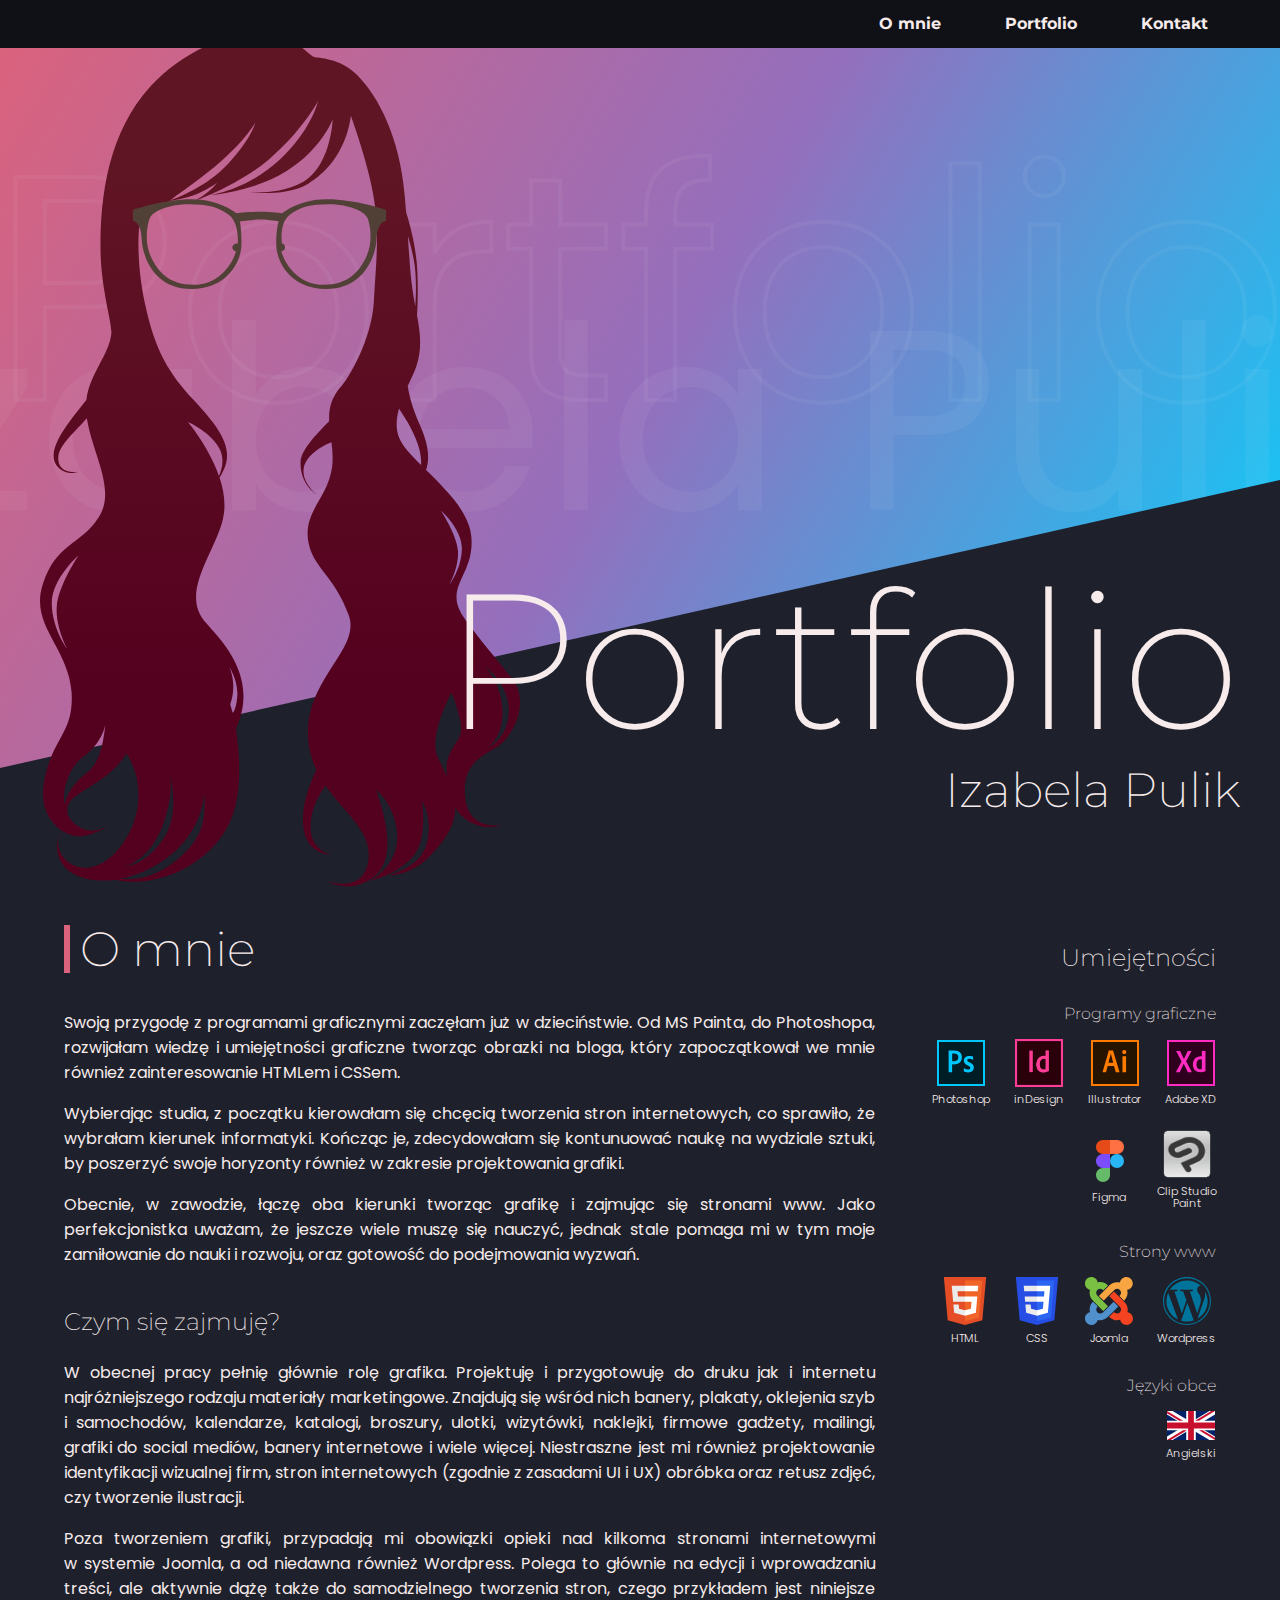
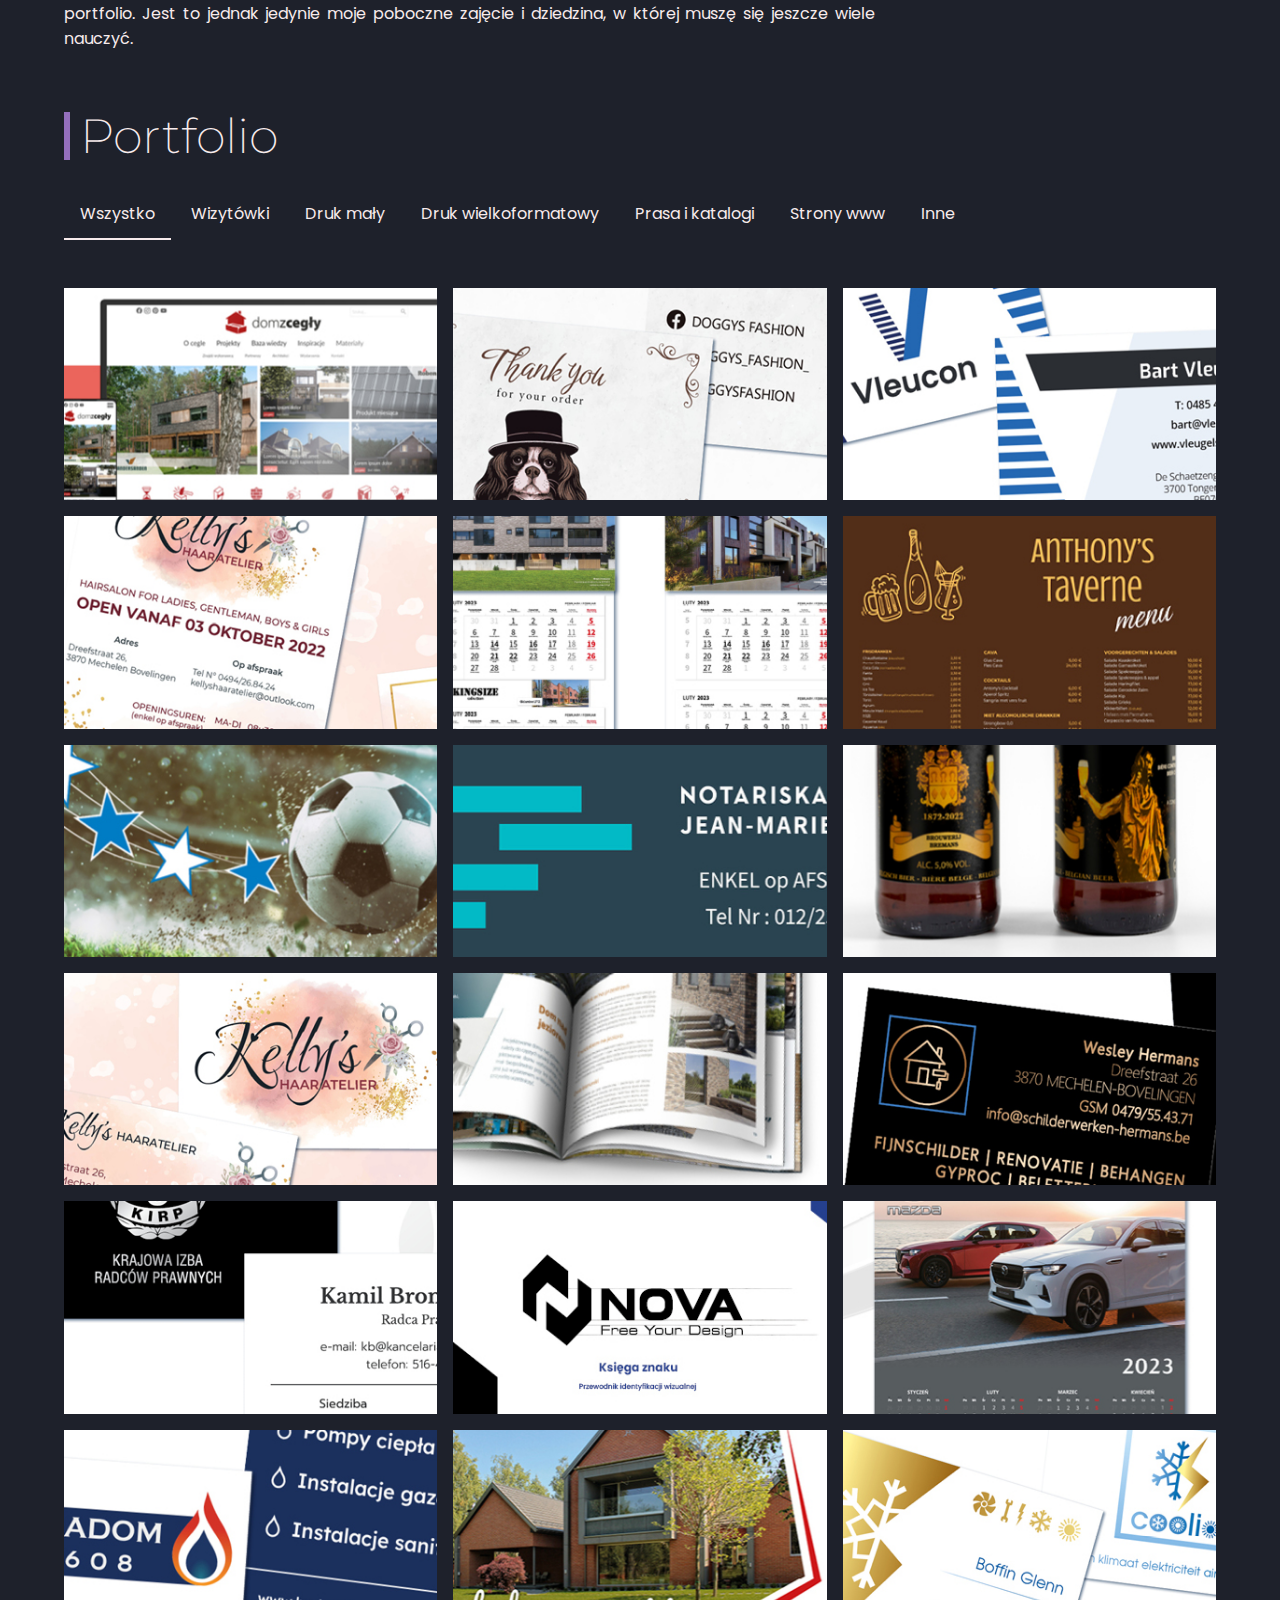
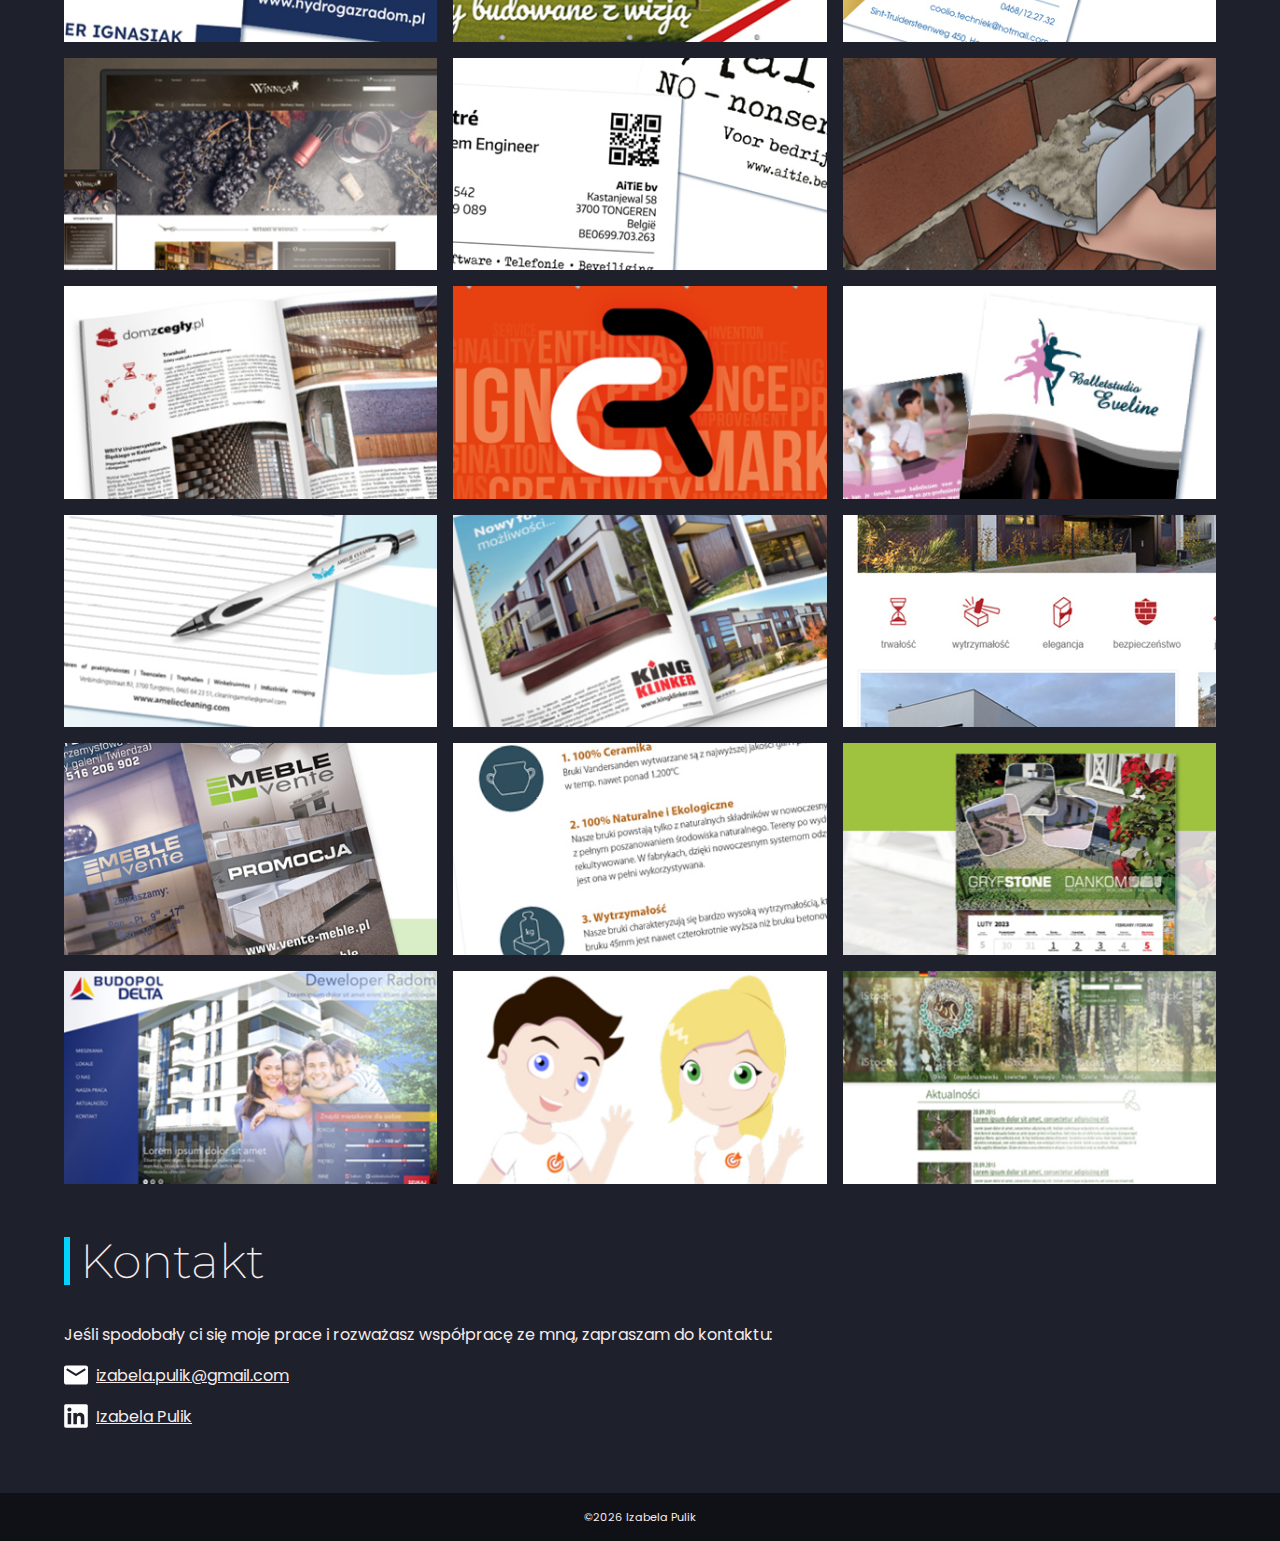
==== commit 7d30c955: "Add files via upload" ====
--- a/index.html
+++ b/index.html
@@ -58,13 +58,13 @@
           Kończąc je, zdecydowałam się kontunuować naukę na wydziale
           sztuki, by poszerzyć swoje horyzonty również w&nbsp;zakresie projektowania
           grafiki.</p>
-        <p>Obecnie, w zawodzie łączę oba kierunki tworząc grafikę i zajmując się stronami www. Jako
+        <p>Obecnie, w zawodzie, łączę oba kierunki tworząc grafikę i zajmując się stronami www. Jako
           perfekcjonistka uważam, że jeszcze wiele muszę się nauczyć,
           jednak stale pomaga mi w&nbsp;tym moje zamiłowanie do nauki i&nbsp;rozwoju, oraz
           gotowość do podejmowania wyzwań.</p>
         <h3>Czym się zajmuję?</h3>
         <p>W obecnej pracy pełnię głównie rolę grafika. Projektuję i przygotowuję do druku jak i&nbsp;internetu
-          najróżniejsze
+          najróżniejszego rodzaju
           materiały marketingowe. Znajdują się wśród nich banery, plakaty, oklejenia szyb i&nbsp;samochodów, kalendarze,
           katalogi, broszury, ulotki, wizytówki, naklejki, firmowe gadżety, mailingi, grafiki do social mediów, banery
           internetowe i&nbsp;wiele więcej.
@@ -73,8 +73,9 @@
         </p>
         <p>Poza tworzeniem grafiki, przypadają mi obowiązki opieki nad kilkoma stronami internetowymi w&nbsp;systemie
           Joomla,
-          a od niedawna również Wordpress. Polega to głównie na edycji i wprowadzaniu treści, ale mam na koncie
-          również kilka samodzielnie stworzonych prostych stron. Jest to jednak jedynie moje poboczne zajęcie i jest to
+          a od niedawna również Wordpress. Polega to głównie na edycji i wprowadzaniu treści, ale aktywnie dążę także do
+          samodzielnego tworzenia stron, czego przykładem jest niniejsze portfolio. Jest to jednak jedynie moje poboczne
+          zajęcie i
           dziedzina, w&nbsp;której muszę się jeszcze wiele nauczyć.
         </p>
       </section>
@@ -84,7 +85,7 @@
         <div class="skills">
           <div class="icon"><img src="img/icon/photoshop.svg" alt=" "><span>Photoshop</span></div>
           <div class="icon"><img src="img/icon/indesign.svg" alt=" "><span>inDesign</span></div>
-          <div class="icon"><img src="img/icon/Illustrator.svg" alt=" "><span>Illustrator</span></div>
+          <div class="icon"><img src="img/icon/illustrator.svg" alt=" "><span>Illustrator</span></div>
           <div class="icon"><img src="img/icon/xd.svg" alt=" "><span>Adobe XD</span></div>
           <div class="icon"><img src="img/icon/figma.svg" alt=" "><span>Figma</span></div>
           <div class="icon"><img src="img/icon/csp.png" alt=" "><span>Clip Studio<br>Paint</span></div>
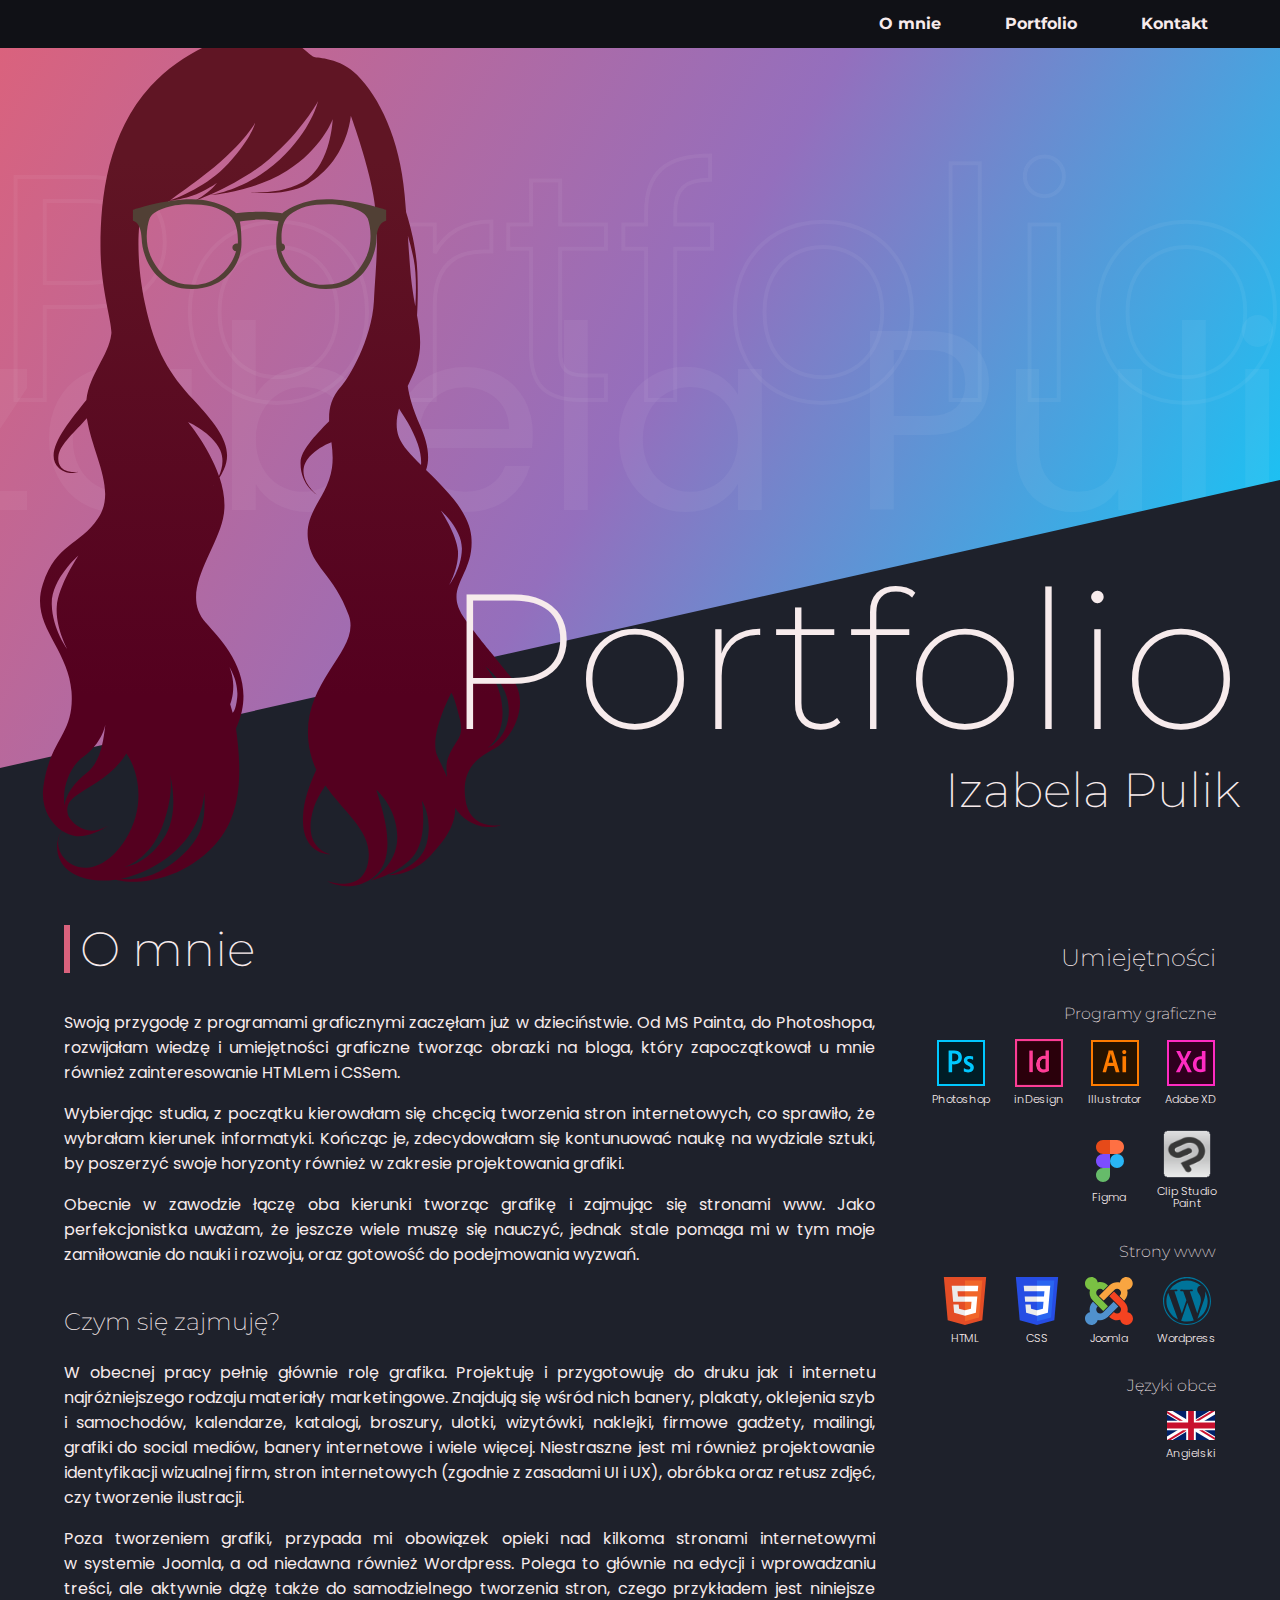
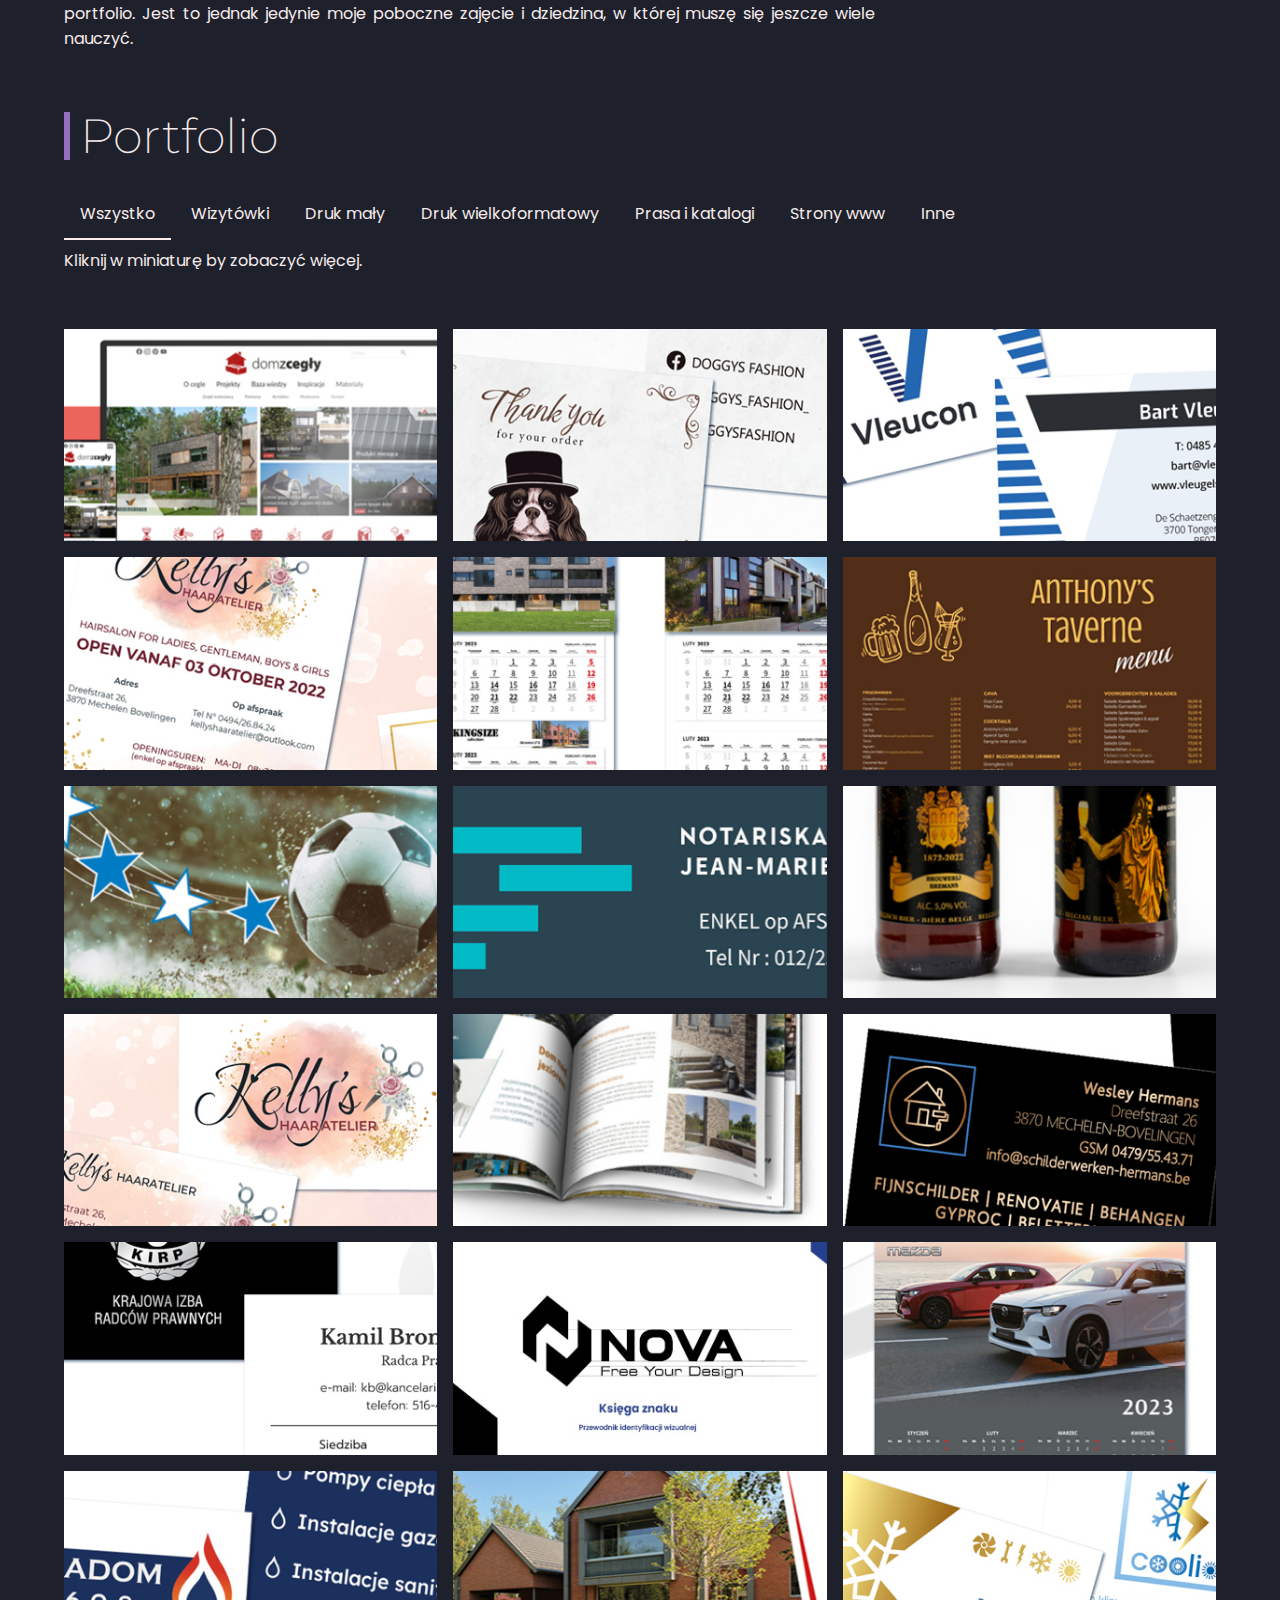
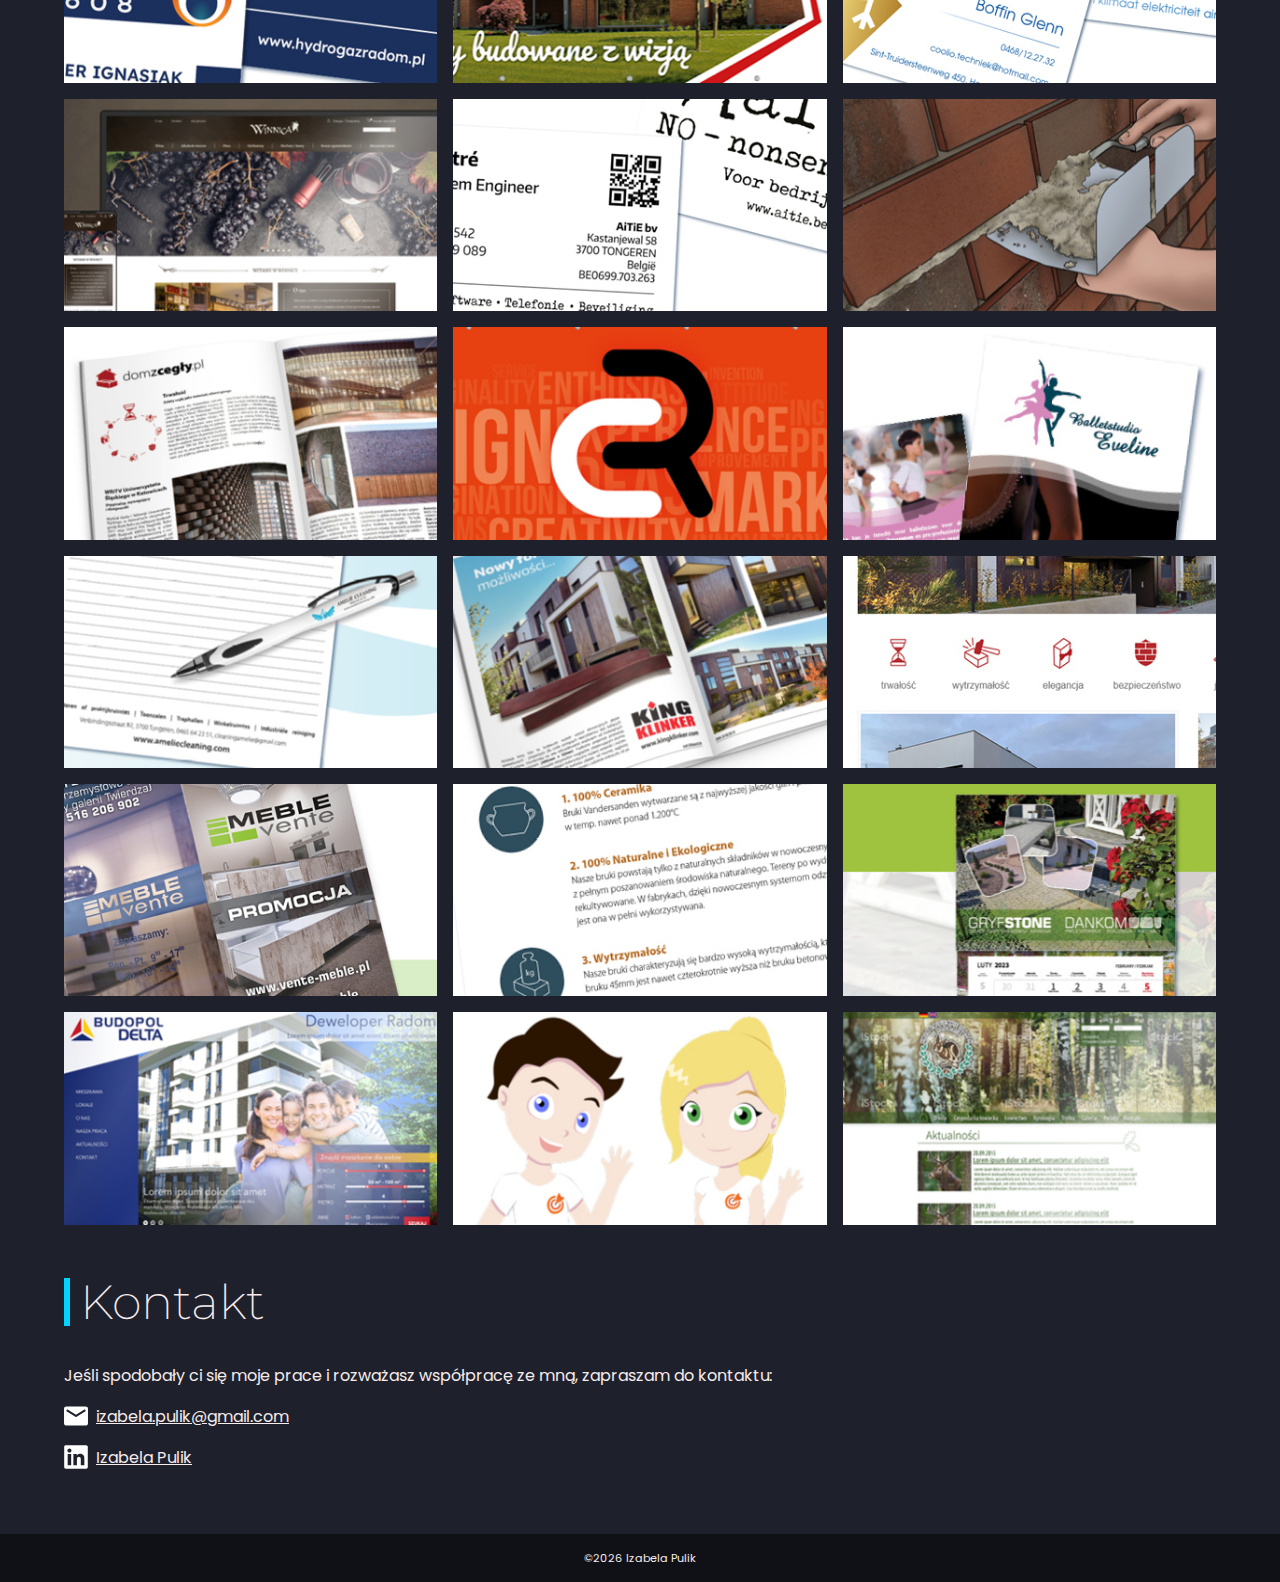
==== commit 4e109bb5: "Add files via upload" ====
--- a/index.html
+++ b/index.html
@@ -12,7 +12,7 @@
   <link rel="preconnect" href="https://fonts.googleapis.com">
   <link rel="preconnect" href="https://fonts.gstatic.com" crossorigin>
   <link
-    href="https://fonts.googleapis.com/css2?family=Montserrat:wght@200;300;700&family=Poppins:wght@300;400;700&display=swap"
+    href="https://fonts.googleapis.com/css2?family=Montserrat:wght@200;300;700&family=Poppins:wght@200;300;400;700&display=swap"
     rel="stylesheet">
   <link rel="stylesheet" href="lib/css/lightbox.css">
 </head>
@@ -51,14 +51,14 @@
       <section>
         <h2>O mnie</h2>
         <p>Swoją przygodę z programami graficznymi zaczęłam już w dzieciństwie. Od MS Painta, do Photoshopa, rozwijałam
-          wiedzę i umiejętności graficzne tworząc obrazki na bloga, który zapoczątkował we mnie również zainteresowanie
+          wiedzę i umiejętności graficzne tworząc obrazki na bloga, który zapoczątkował u mnie również zainteresowanie
           HTMLem i CSSem.</p>
         <p>Wybierając studia, z początku kierowałam się chcęcią tworzenia stron
           internetowych, co sprawiło, że wybrałam kierunek informatyki.
           Kończąc je, zdecydowałam się kontunuować naukę na wydziale
           sztuki, by poszerzyć swoje horyzonty również w&nbsp;zakresie projektowania
           grafiki.</p>
-        <p>Obecnie, w zawodzie, łączę oba kierunki tworząc grafikę i zajmując się stronami www. Jako
+        <p>Obecnie w zawodzie łączę oba kierunki tworząc grafikę i zajmując się stronami www. Jako
           perfekcjonistka uważam, że jeszcze wiele muszę się nauczyć,
           jednak stale pomaga mi w&nbsp;tym moje zamiłowanie do nauki i&nbsp;rozwoju, oraz
           gotowość do podejmowania wyzwań.</p>
@@ -69,9 +69,9 @@
           katalogi, broszury, ulotki, wizytówki, naklejki, firmowe gadżety, mailingi, grafiki do social mediów, banery
           internetowe i&nbsp;wiele więcej.
           Niestraszne jest mi również projektowanie identyfikacji wizualnej firm, stron internetowych (zgodnie
-          z&nbsp;zasadami UI i UX) obróbka oraz retusz zdjęć, czy tworzenie ilustracji.
+          z&nbsp;zasadami UI i UX), obróbka oraz retusz zdjęć, czy tworzenie ilustracji.
         </p>
-        <p>Poza tworzeniem grafiki, przypadają mi obowiązki opieki nad kilkoma stronami internetowymi w&nbsp;systemie
+        <p>Poza tworzeniem grafiki, przypada mi obowiązek opieki nad kilkoma stronami internetowymi w&nbsp;systemie
           Joomla,
           a od niedawna również Wordpress. Polega to głównie na edycji i wprowadzaniu treści, ale aktywnie dążę także do
           samodzielnego tworzenia stron, czego przykładem jest niniejsze portfolio. Jest to jednak jedynie moje poboczne
@@ -115,6 +115,7 @@
         <button class="filter-item" data-filter="www"> Strony www</button>
         <button class="filter-item" data-filter="inne"> Inne</button>
       </div>
+      <p><small>Kliknij w miniaturę by zobaczyć więcej.</small></p>
       <noscript><br>Twoja przeglądarka nie obsługuje kodu JavaScript :( Włącz jego obsługę, lub skorzystaj z innej
         przeglądarki,
         by zobaczyć moje prace</noscript>
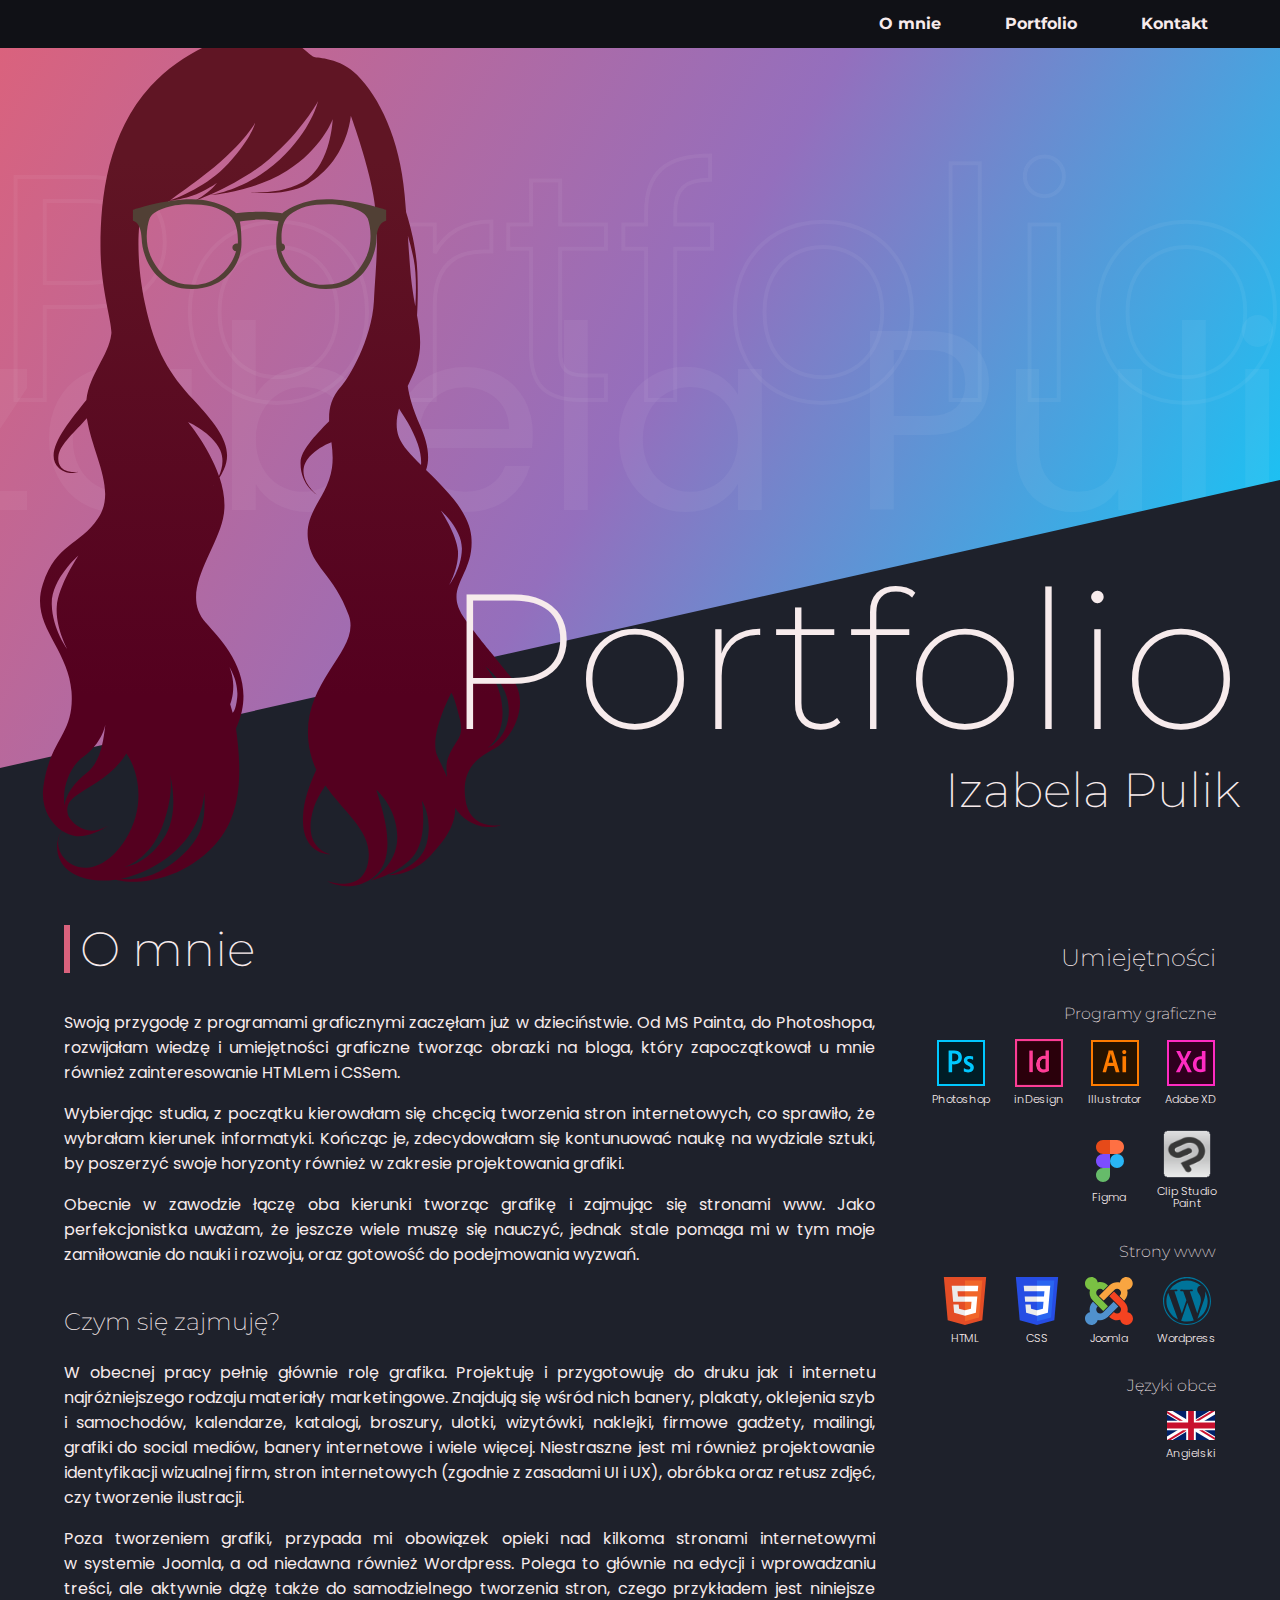
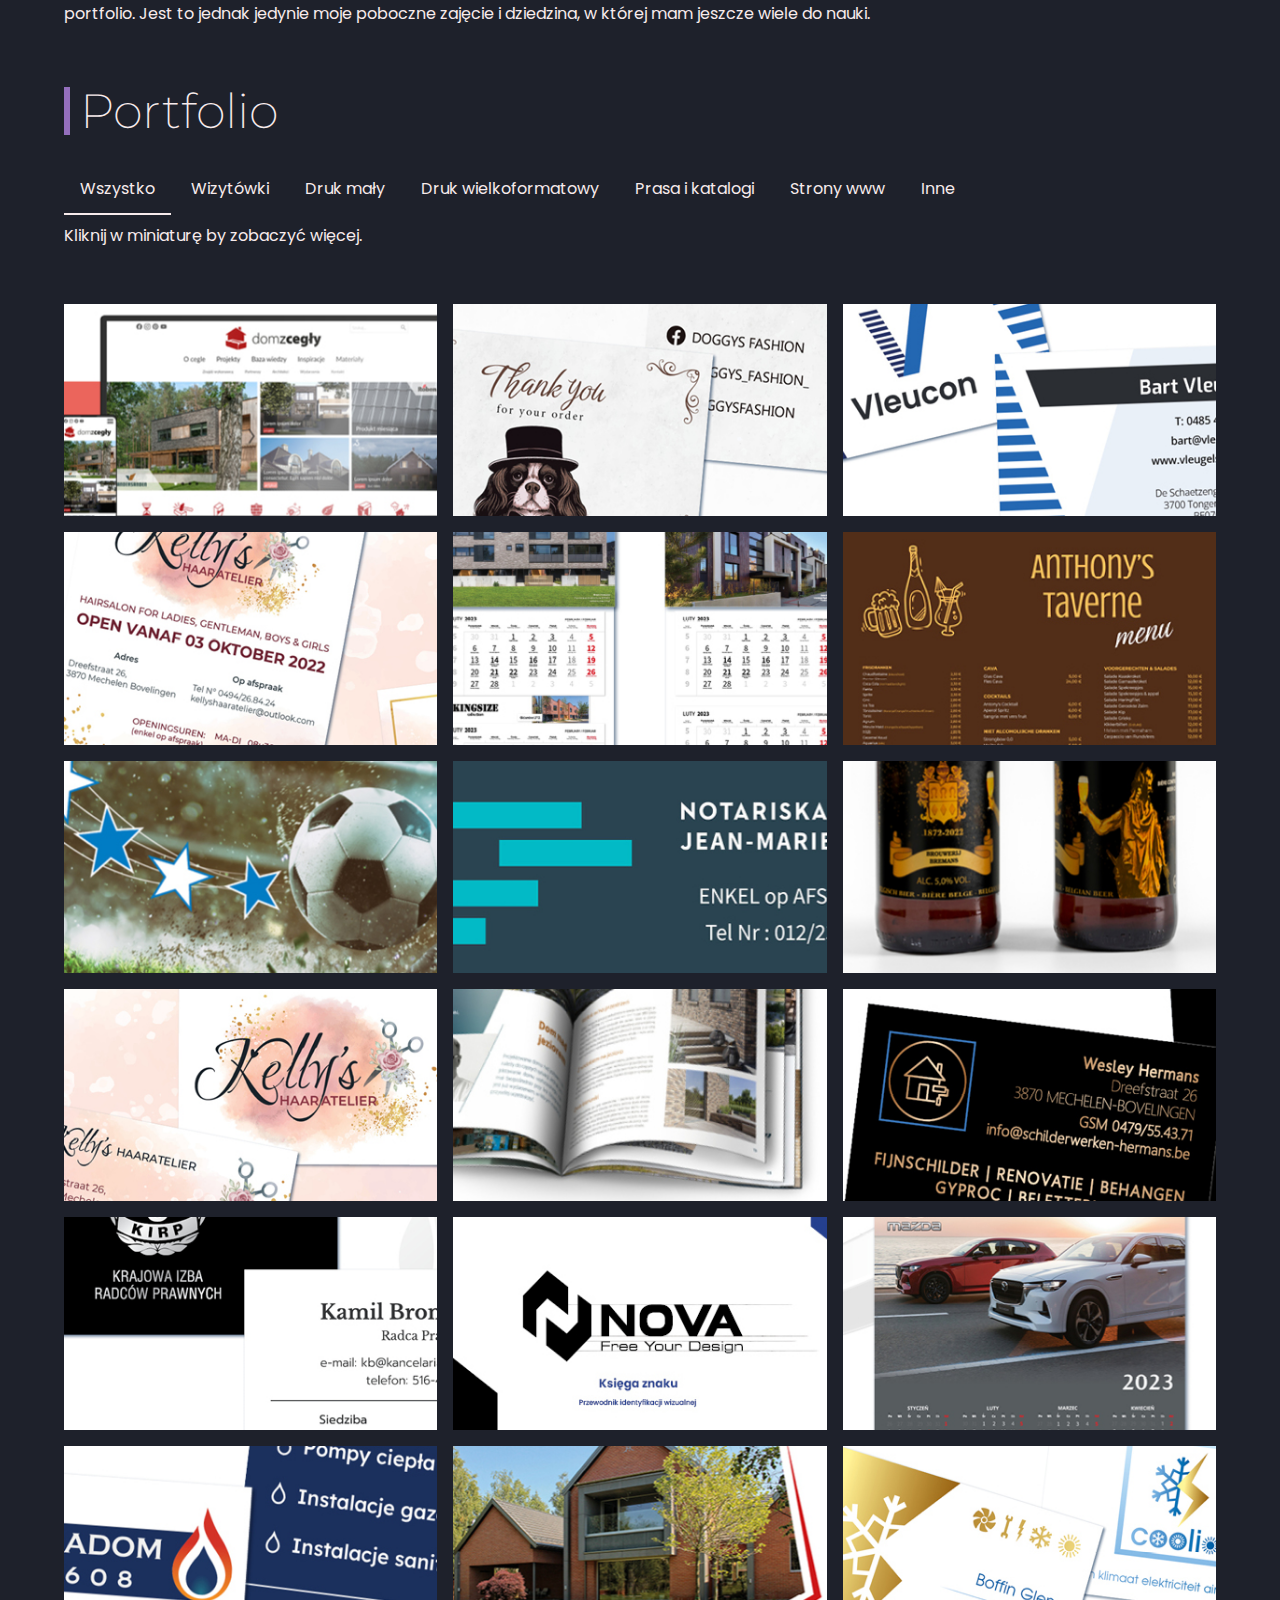
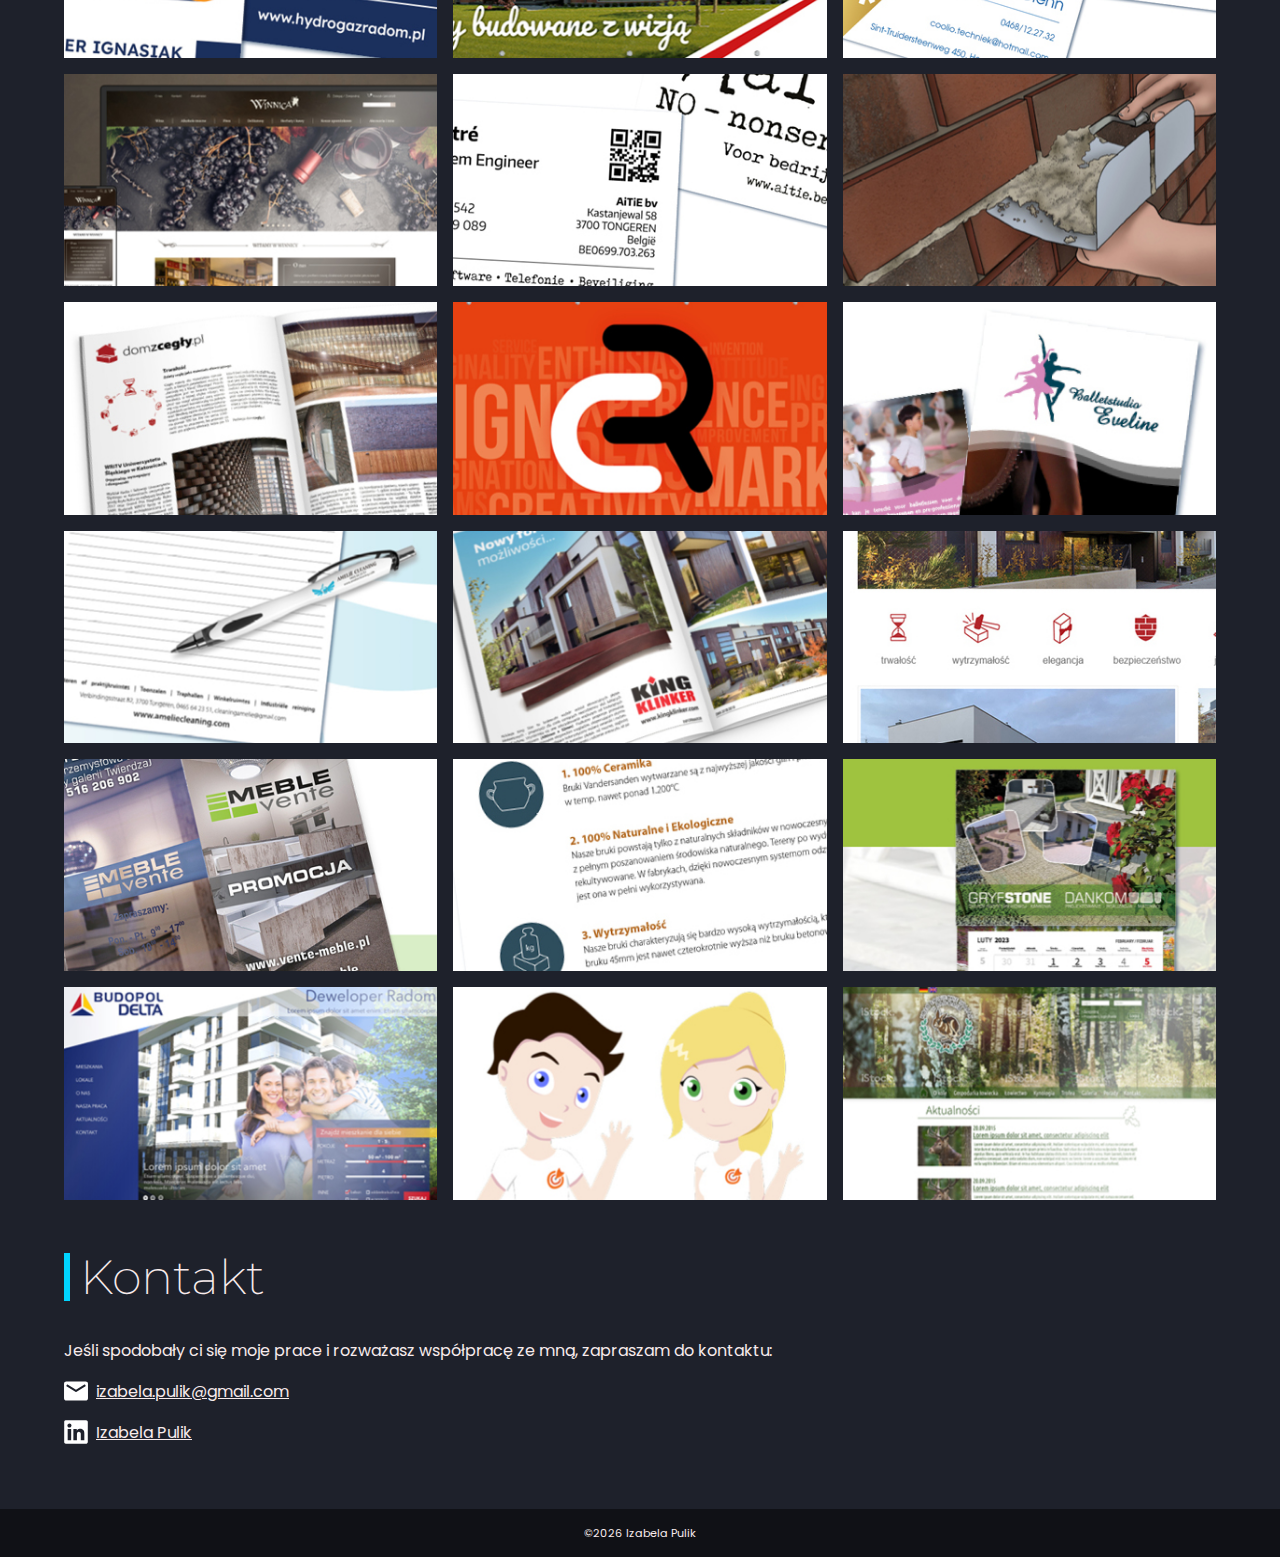
==== commit 7be460c9: "Add files via upload" ====
--- a/index.html
+++ b/index.html
@@ -76,7 +76,7 @@
           a od niedawna również Wordpress. Polega to głównie na edycji i wprowadzaniu treści, ale aktywnie dążę także do
           samodzielnego tworzenia stron, czego przykładem jest niniejsze portfolio. Jest to jednak jedynie moje poboczne
           zajęcie i
-          dziedzina, w&nbsp;której muszę się jeszcze wiele nauczyć.
+          dziedzina, w&nbsp;której mam jeszcze wiele do nauki.
         </p>
       </section>
       <aside>
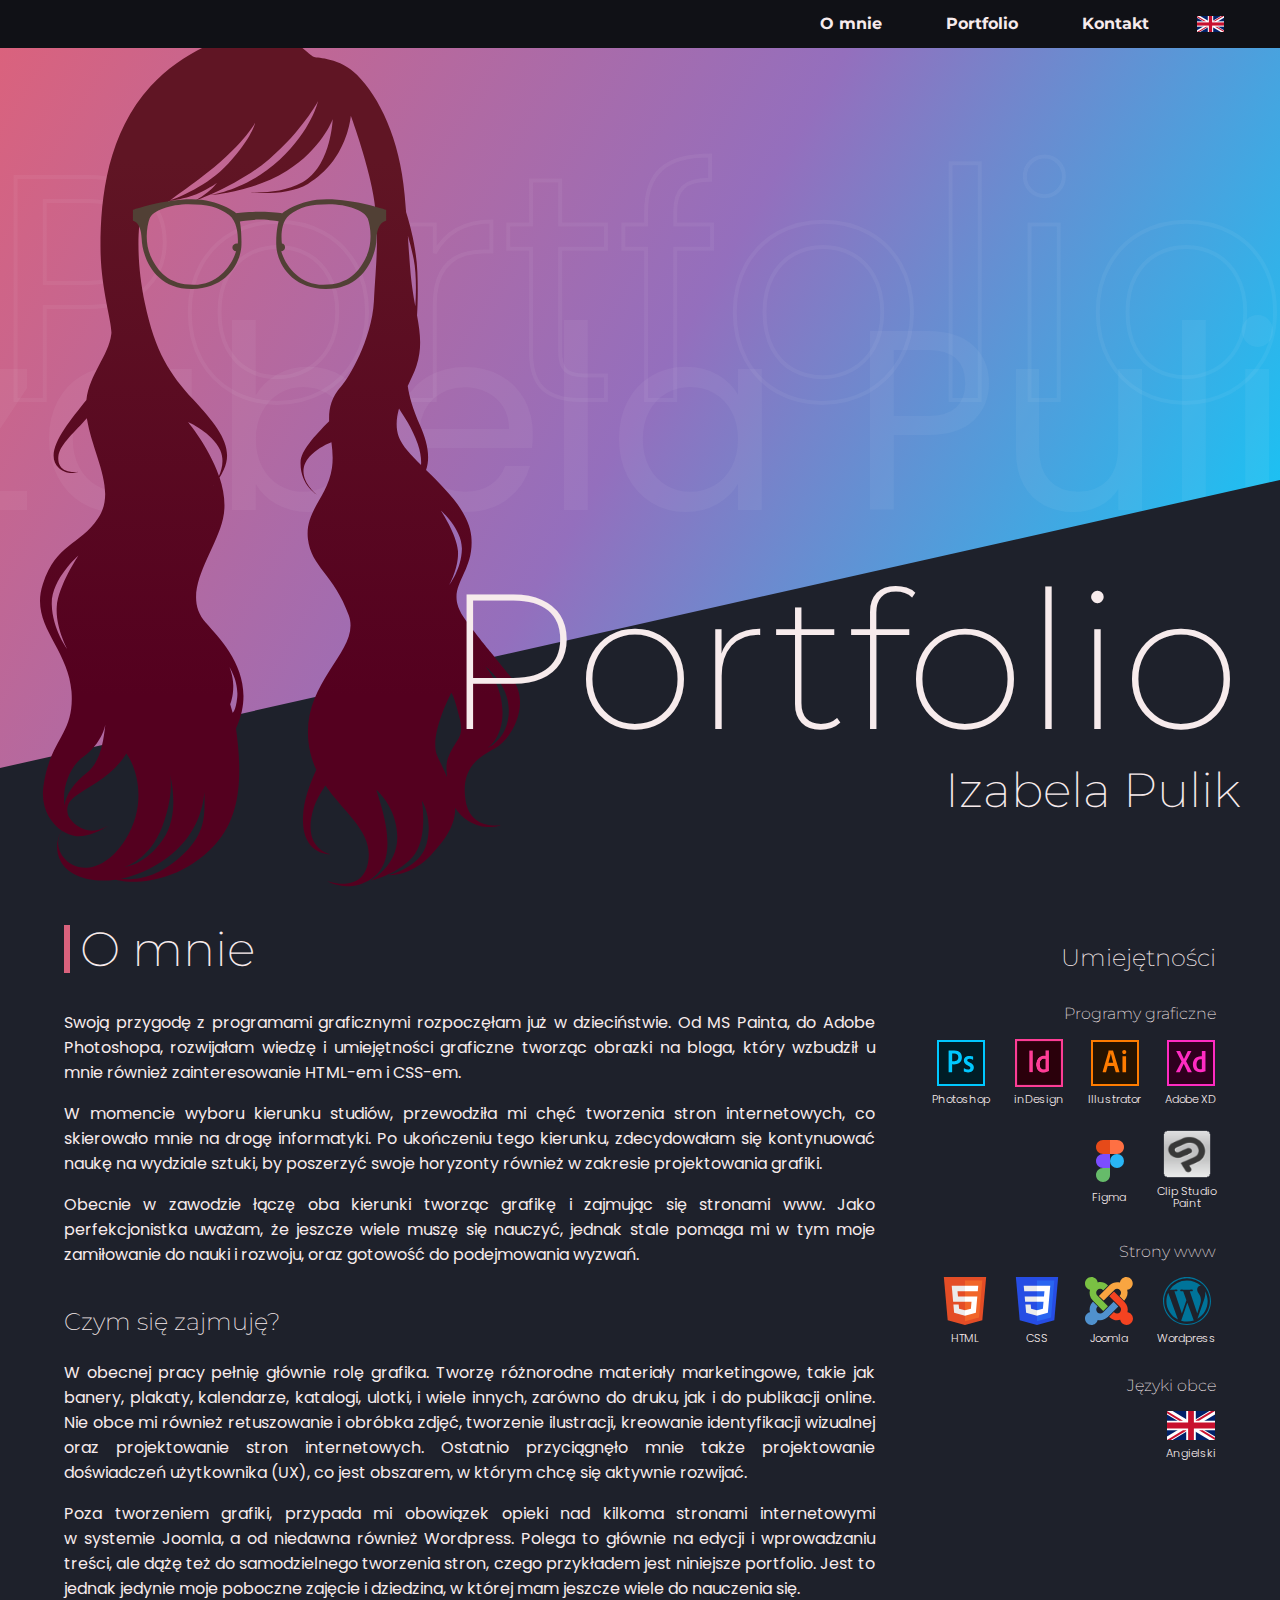
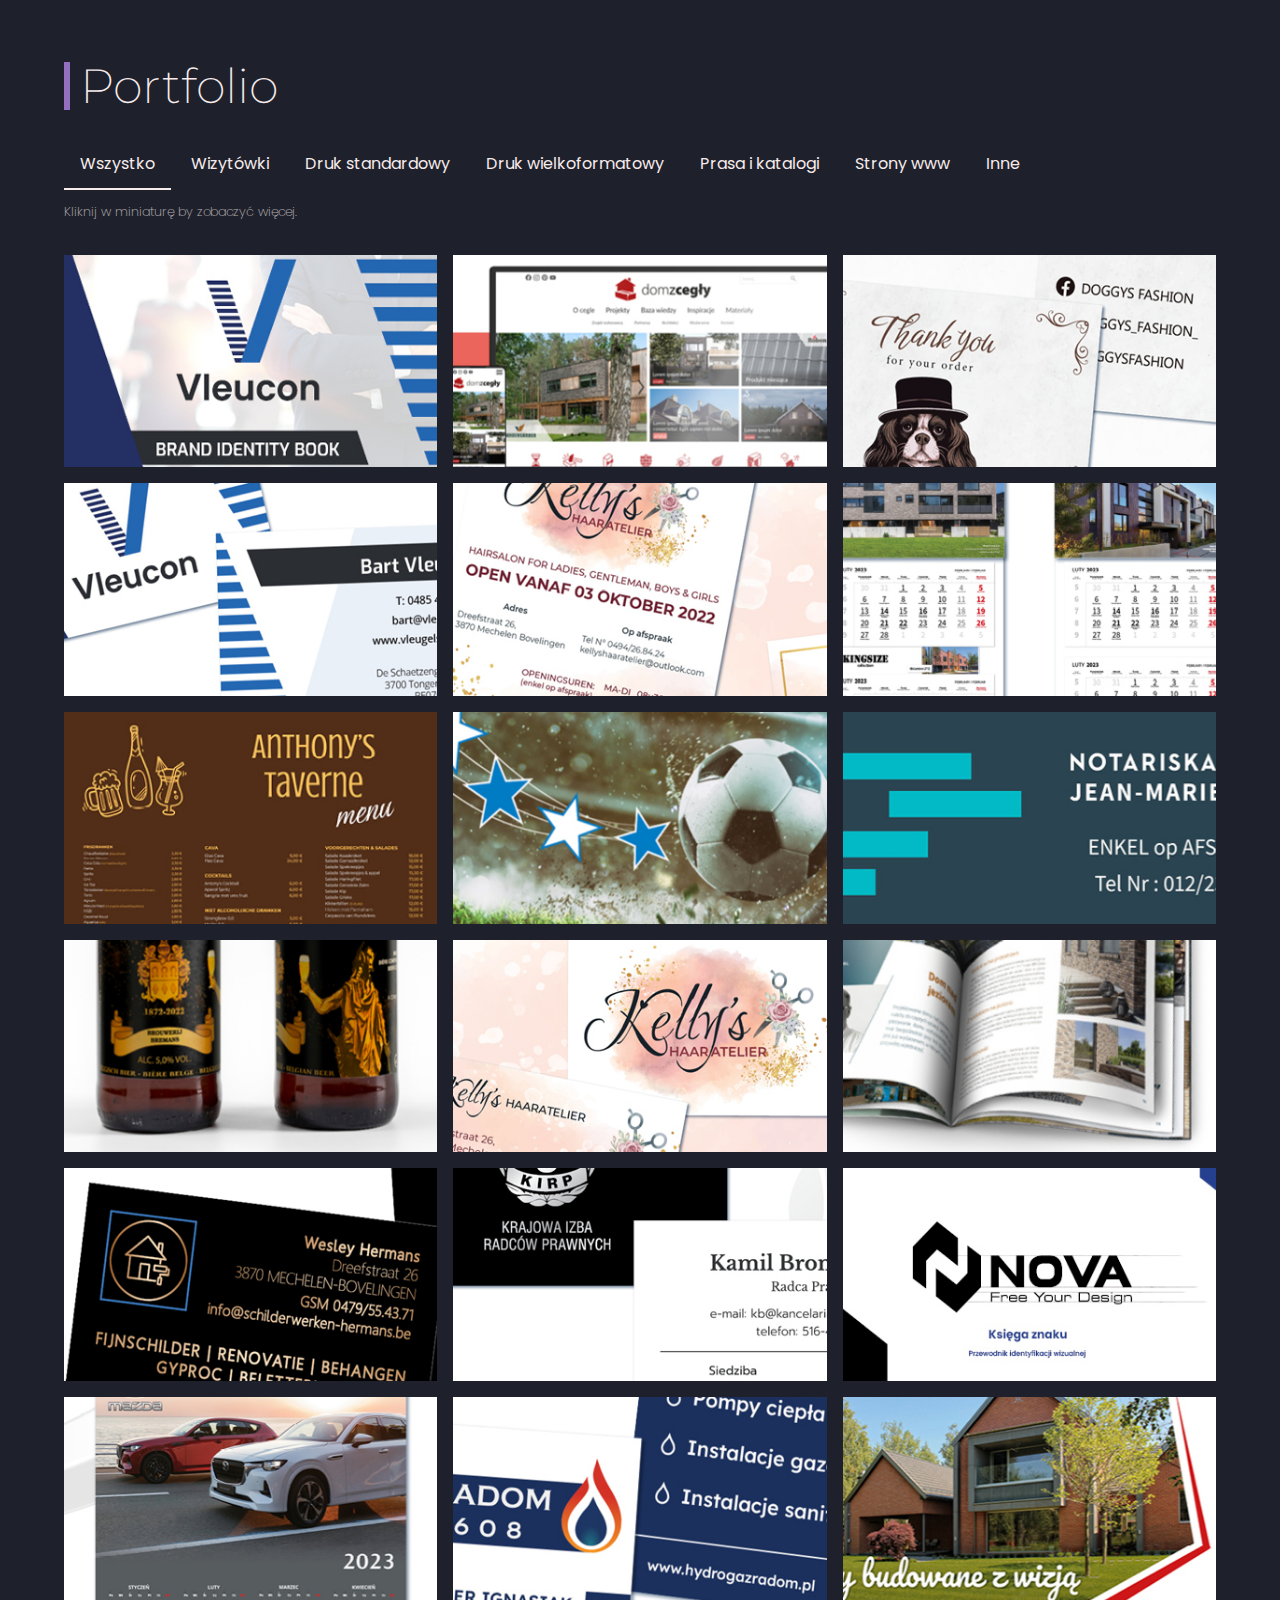
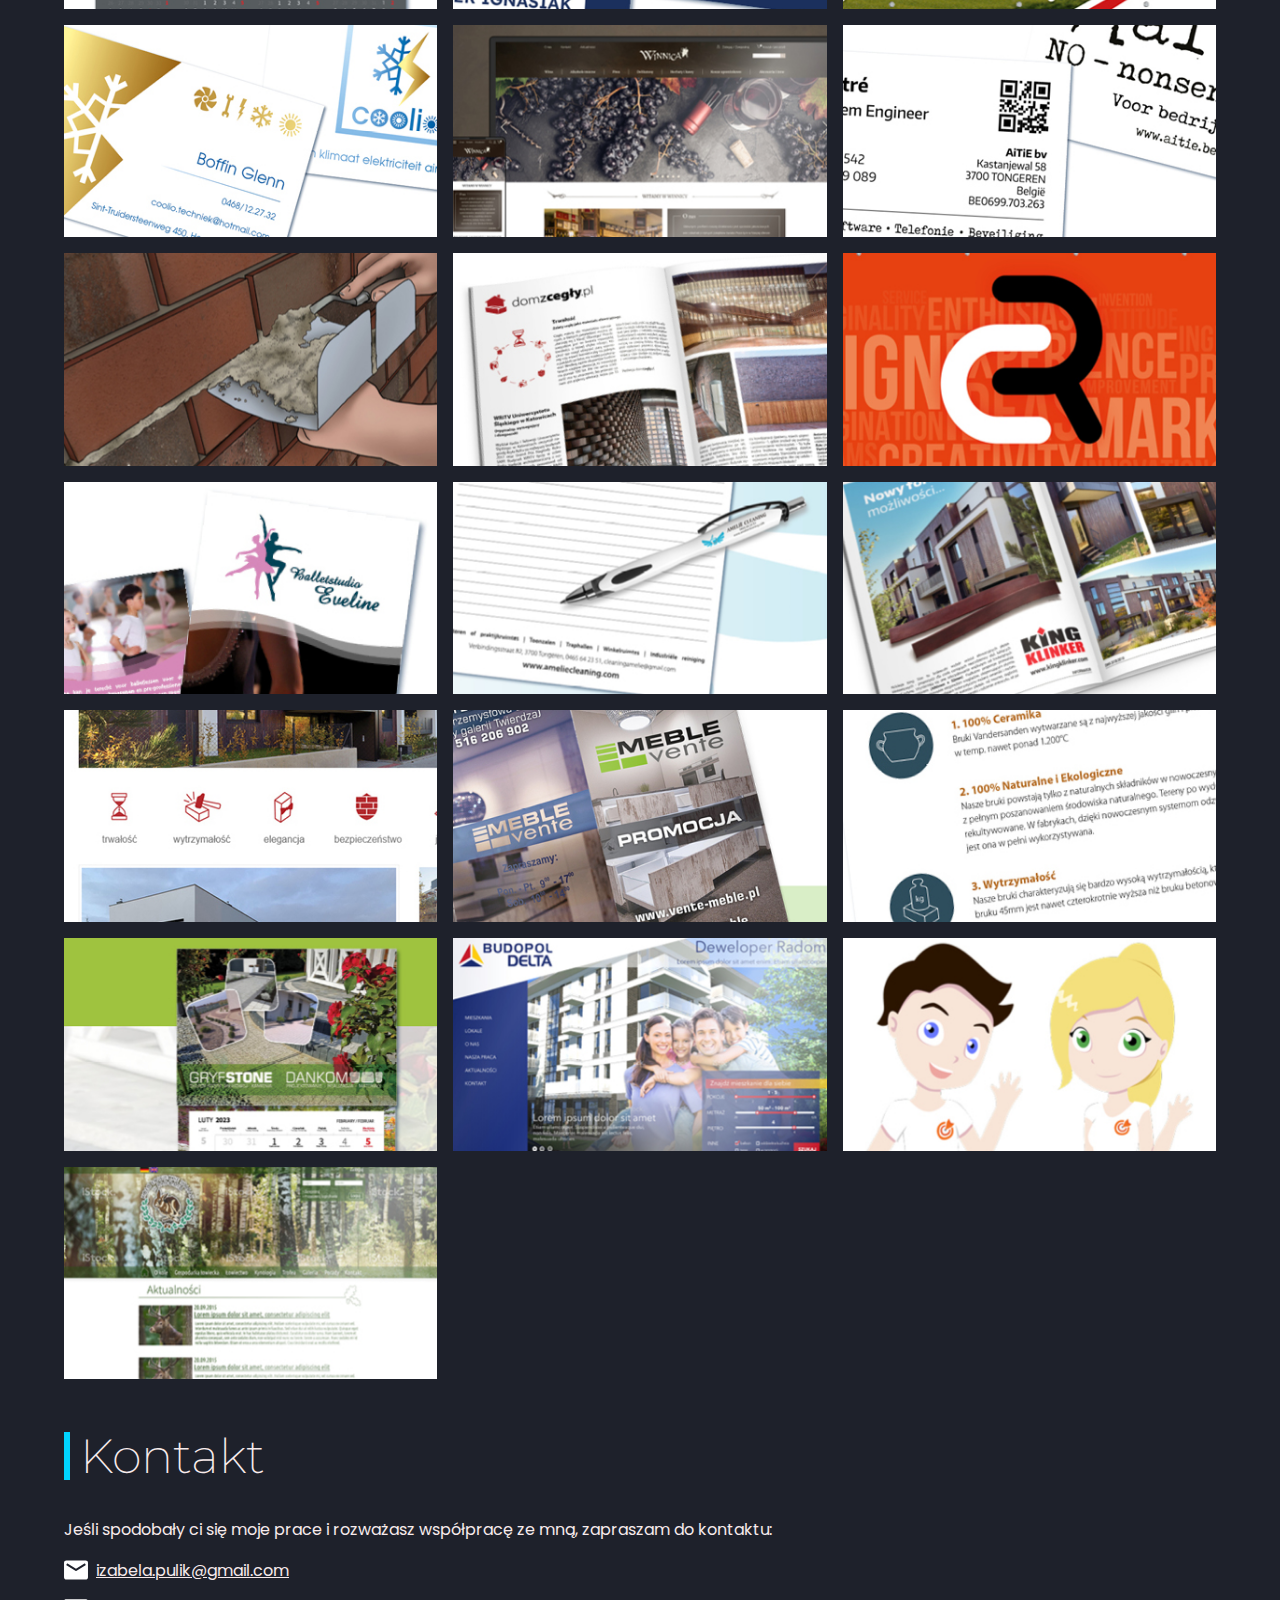
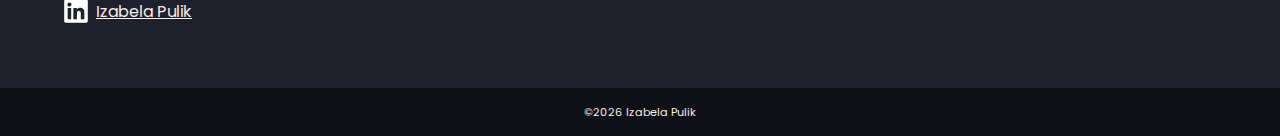
==== commit 78b4105a: "Update index.html" ====
--- a/index.html
+++ b/index.html
@@ -24,6 +24,7 @@
         <li><a href="#omnie">O mnie</a></li>
         <li><a href="#portfolio">Portfolio</a></li>
         <li><a href="#kontakt">Kontakt</a></li>
+        <li><a href="en.html"><img src="img/icon/eng.svg" alt="English version" title="English version"></a></li>
       </ul>
     </div>
     <div class="burger">
@@ -50,12 +51,13 @@
     <div class="omnie-flex" id="omnie">
       <section>
         <h2>O mnie</h2>
-        <p>Swoją przygodę z programami graficznymi zaczęłam już w dzieciństwie. Od MS Painta, do Photoshopa, rozwijałam
-          wiedzę i umiejętności graficzne tworząc obrazki na bloga, który zapoczątkował u mnie również zainteresowanie
-          HTMLem i CSSem.</p>
-        <p>Wybierając studia, z początku kierowałam się chcęcią tworzenia stron
-          internetowych, co sprawiło, że wybrałam kierunek informatyki.
-          Kończąc je, zdecydowałam się kontunuować naukę na wydziale
+        <p>Swoją przygodę z programami graficznymi rozpoczęłam już w dzieciństwie. Od MS Painta, do Adobe Photoshopa,
+          rozwijałam
+          wiedzę i umiejętności graficzne tworząc obrazki na bloga, który wzbudził u mnie również zainteresowanie
+          HTML-em i CSS-em.</p>
+        <p>W momencie wyboru kierunku studiów, przewodziła mi chęć tworzenia stron internetowych, co skierowało mnie na
+          drogę informatyki.
+          Po ukończeniu tego kierunku, zdecydowałam się kontynuować naukę na wydziale
           sztuki, by poszerzyć swoje horyzonty również w&nbsp;zakresie projektowania
           grafiki.</p>
         <p>Obecnie w zawodzie łączę oba kierunki tworząc grafikę i zajmując się stronami www. Jako
@@ -63,20 +65,17 @@
           jednak stale pomaga mi w&nbsp;tym moje zamiłowanie do nauki i&nbsp;rozwoju, oraz
           gotowość do podejmowania wyzwań.</p>
         <h3>Czym się zajmuję?</h3>
-        <p>W obecnej pracy pełnię głównie rolę grafika. Projektuję i przygotowuję do druku jak i&nbsp;internetu
-          najróżniejszego rodzaju
-          materiały marketingowe. Znajdują się wśród nich banery, plakaty, oklejenia szyb i&nbsp;samochodów, kalendarze,
-          katalogi, broszury, ulotki, wizytówki, naklejki, firmowe gadżety, mailingi, grafiki do social mediów, banery
-          internetowe i&nbsp;wiele więcej.
-          Niestraszne jest mi również projektowanie identyfikacji wizualnej firm, stron internetowych (zgodnie
-          z&nbsp;zasadami UI i UX), obróbka oraz retusz zdjęć, czy tworzenie ilustracji.
+        <p>W obecnej pracy pełnię głównie rolę grafika. Tworzę różnorodne materiały marketingowe, takie jak banery,
+          plakaty, kalendarze, katalogi, ulotki, i wiele innych, zarówno do druku, jak i do publikacji online.
+          Nie obce mi również retuszowanie i obróbka zdjęć, tworzenie ilustracji, kreowanie identyfikacji wizualnej
+          oraz projektowanie stron internetowych.
+          Ostatnio przyciągnęło mnie także projektowanie doświadczeń użytkownika (UX), co jest obszarem, w którym chcę
+          się aktywnie rozwijać.
         </p>
         <p>Poza tworzeniem grafiki, przypada mi obowiązek opieki nad kilkoma stronami internetowymi w&nbsp;systemie
-          Joomla,
-          a od niedawna również Wordpress. Polega to głównie na edycji i wprowadzaniu treści, ale aktywnie dążę także do
+          Joomla, a od niedawna również Wordpress. Polega to głównie na edycji i wprowadzaniu treści, ale dążę też do
           samodzielnego tworzenia stron, czego przykładem jest niniejsze portfolio. Jest to jednak jedynie moje poboczne
-          zajęcie i
-          dziedzina, w&nbsp;której mam jeszcze wiele do nauki.
+          zajęcie i dziedzina, w&nbsp;której mam jeszcze wiele do nauczenia się.
         </p>
       </section>
       <aside>
@@ -109,7 +108,7 @@
       <div class="gallery-filter">
         <button class="filter-item active" data-filter="all"> Wszystko</button>
         <button class="filter-item" data-filter="wizytowki"> Wizytówki</button>
-        <button class="filter-item" data-filter="drukm"> Druk mały</button>
+        <button class="filter-item" data-filter="drukm"> Druk standardowy</button>
         <button class="filter-item" data-filter="drukw"> Druk wielkoformatowy</button>
         <button class="filter-item" data-filter="prasa"> Prasa i katalogi</button>
         <button class="filter-item" data-filter="www"> Strony www</button>
@@ -120,12 +119,12 @@
         przeglądarki,
         by zobaczyć moje prace</noscript>
       <div class="gridgallery">
-        <!-- <div class="gallery-item inne">
+        <div class="gallery-item inne">
           <a href="img/portfolio-ksiega-znaku-vleucon.jpg" data-lightbox="portfolio"
             data-title="Księga znaku belgijskiej firmy Vleucon, zajmującej się doskonaleniem i optymalizacją procesów biznesowych (rok: 2023)"><img
               src="img/min/portfolio-ksiega-znaku-vleucon.jpg"
               alt="Księga znaku belgijskiej firmy Vleucon, zajmującej się doskonaleniem i optymalizacją procesów biznesowych"></a>
-        </div> -->
+        </div>
         <div class="gallery-item www">
           <a href="img/portfolio-strona-www-domzcegly.jpg" data-lightbox="portfolio"
             data-title="Projekt strony domzcegly.pl  (rok: 2023)"><img src="img/min/portfolio-strona-www-domzcegly.jpg"
@@ -375,4 +374,4 @@
   <script src="lib/js/lightbox.js"></script>
 </body>
 
-</html>+</html>
--- a/style.css
+++ b/style.css
@@ -19,6 +19,7 @@
 
 body {
     background-color: var(--bgColor);
+    overflow-x: hidden;
 }
 
 p {
@@ -26,6 +27,12 @@
     text-align: justify;
 }
 
+small {
+    font-size: .8rem;
+    font-weight: 200;
+    opacity: .7;
+}
+
 h1, h2, h3, h4 {
     font-family: Montserrat, Arial, sans-serif;
     font-weight: 200;
@@ -57,10 +64,10 @@
 
 @media (max-width: 650px) {
     h1 {
-        font-size: 6rem;
-    }
-    h2 {
-        font-size: 2.5rem;
+        font-size: 20vw;
+    }
+    header h2 {
+        font-size: 7vw;
     }
 }
 
@@ -83,6 +90,7 @@
     top: 0;
     height: 3rem;
     z-index: 1;
+    overflow: hidden;
 }
 
 .nav {
@@ -98,14 +106,14 @@
     background-color: #101116;
 }
 
-.nav li {
+.nav li:not(:last-child) {
     height: 3rem;
     line-height: 3rem;
     border-bottom: solid 2px transparent;
 }
 
 
-.nav li:hover {
+.nav li:not(:last-child):hover {
     background-color: #445;
     border-bottom: solid 2px var(--textColor);
     text-shadow: 0 0 10px #000;
@@ -116,7 +124,16 @@
     border-bottom: solid 2px var(--textColor);
 }
 
-.nav a {
+.nav li:last-child img{
+height: 1rem;
+margin: 1rem;
+}
+
+.nav li{
+    text-align:center;
+}
+
+.nav li:not(:last-child) a {
     padding: 1rem 2rem;
     font-weight: bold;
     font-family: Montserrat, Arial, sans-serif;
@@ -203,8 +220,10 @@
 }
 
 .bgText {
+    max-width: 100%;
     text-align: center;
     cursor: default;
+    overflow-x: hidden;
 }
 
 span.hp {
@@ -238,6 +257,15 @@
     }
 }
 
+@media (max-width: 650px) {
+    span.hp {
+        display: none;
+    }
+    span.hi {
+        display: none;
+    }
+}
+
 header img {
     position: absolute;
     top: -1rem;
@@ -249,6 +277,13 @@
     header img {
         width: auto;
         height: 100vh;
+    }
+}
+
+@media (max-width: 650px) {
+    header img {
+        width: 100%;
+        height: auto;
     }
 }
 
@@ -350,6 +385,8 @@
         justify-content: center;
     }
 }
+
+/* PORTFOLIO */
 
 @media (max-width: 650px) {
     .gallery-filter {
@@ -391,7 +428,7 @@
     grid-gap: 1rem;
     row-gap: 1rem;
     width: 100%;
-    margin-block: 3rem;
+    margin-block: 1.5rem;
 }
 
 .gridgallery {
